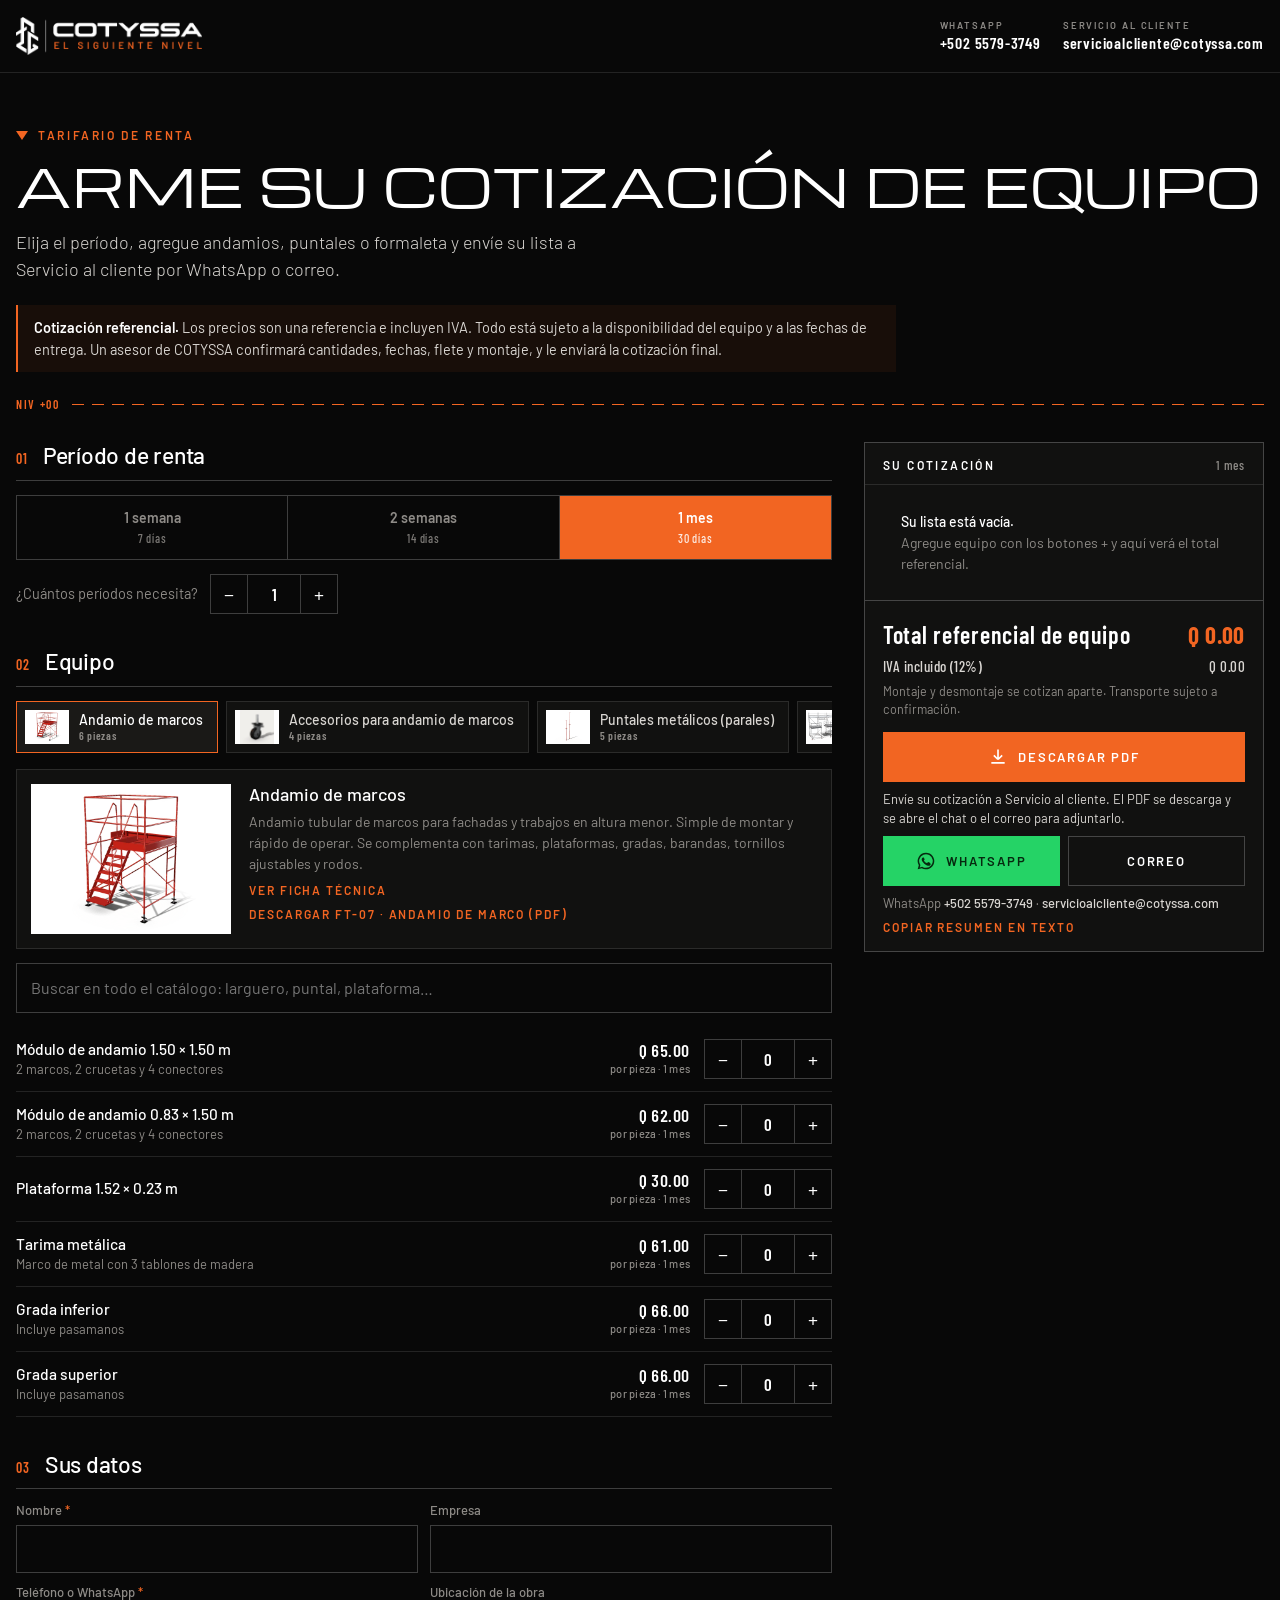
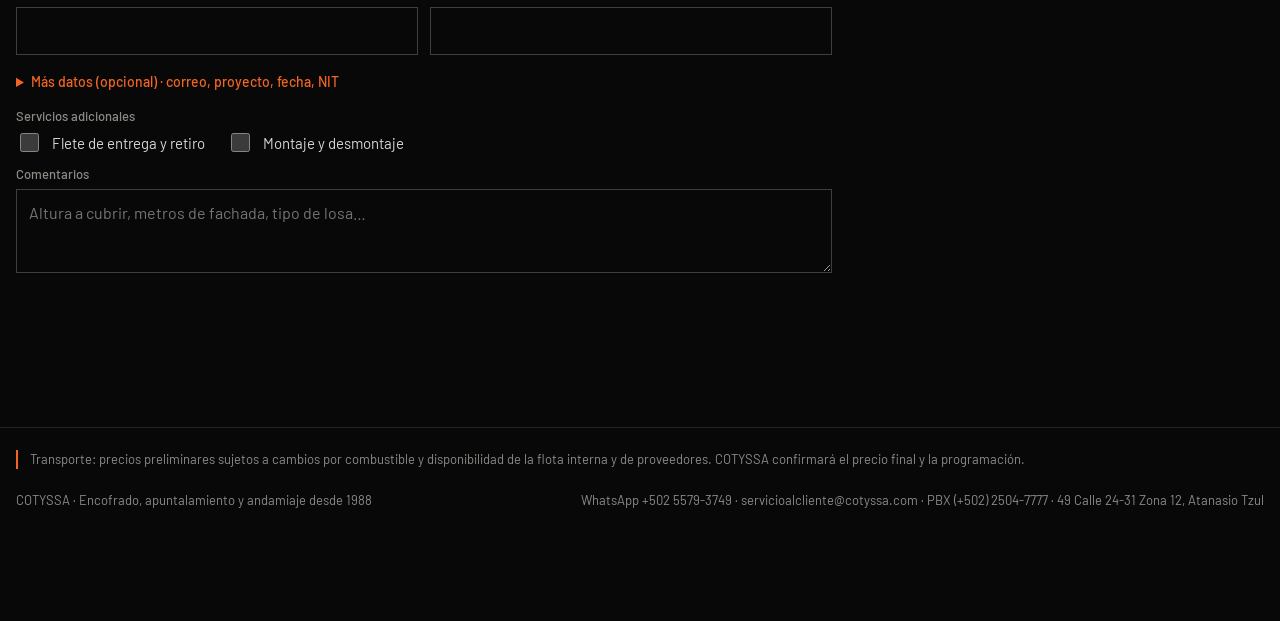
==== index.html @ 1a62443d "Desglosar fletes de entrega y retiro como precios preliminares" ====
<!doctype html>
<html lang="es">
<head>
<meta charset="utf-8">
<meta name="viewport" content="width=device-width,initial-scale=1,viewport-fit=cover">
<title>Tarifario COTYSSA</title>
<meta name="description" content="Calcule el costo referencial de renta de andamios, puntales y formaleta COTYSSA y envíe su cotización a Servicio al cliente.">
<link rel="preconnect" href="https://fonts.googleapis.com">
<link rel="preconnect" href="https://fonts.gstatic.com" crossorigin>
<link rel="stylesheet" href="https://fonts.googleapis.com/css2?family=Michroma&family=Barlow:wght@300;400;500;600&family=Barlow+Condensed:wght@500;600&display=swap">
<link rel="stylesheet" href="tarifario.css">
</head>
<body>
<header class="top"><div class="wrap">
  <img src="logo-cotyssa-oscuro.png" alt="COTYSSA · El siguiente nivel">
  <nav class="ct" aria-label="Contacto">
    <a data-c="wa-link" href="#" target="_blank" rel="noopener"><small>WhatsApp</small><span data-c="wa-txt"></span></a>
    <a class="em" data-c="mail-link" href="#"><small>Servicio al cliente</small><span data-c="mail"></span></a>
  </nav>
</div></header>

<main>
  <section class="hero"><div class="wrap">
    <div class="eb">Tarifario de renta</div>
    <h1>Arme su cotización de equipo</h1>
    <p>Elija el período, agregue andamios, puntales o formaleta y envíe su lista a Servicio al cliente por WhatsApp o correo.</p>
    <div class="aviso"><b>Cotización referencial.</b> Los precios son una referencia e incluyen IVA. Todo está sujeto a la disponibilidad del equipo y a las fechas de entrega. Un asesor de COTYSSA confirmará cantidades, fechas, flete y montaje, y le enviará la cotización final.</div>
    <div class="mk"><span>NIV +00</span><i></i></div>
  </div></section>

  <div class="wrap grid">
    <div>
      <section class="step" aria-labelledby="s1">
        <div class="sh"><b>01</b><h2 id="s1">Período de renta</h2></div>
        <div class="seg" id="perSeg" role="group" aria-label="Período">
          <button type="button" data-v="0">1 semana<small>7 días</small></button>
          <button type="button" data-v="1">2 semanas<small>14 días</small></button>
          <button type="button" data-v="2">1 mes<small>30 días</small></button>
        </div>
        <div class="np"><span>¿Cuántos períodos necesita?</span><div class="qt" style="width:128px"><button type="button" id="npMinus" aria-label="Menos">−</button><input type="number" id="nper" min="1" step="1" inputmode="numeric" aria-label="Cantidad de períodos"><button type="button" id="npPlus" aria-label="Más">+</button></div></div>
      </section>

      <section class="step" aria-labelledby="s2">
        <div class="sh"><b>02</b><h2 id="s2">Equipo</h2></div>
        <div class="sys" id="sysTabs" role="group" aria-label="Sistema"></div>
        <div id="sysInfo"></div>
        <input class="srch" type="search" id="q" placeholder="Buscar en todo el catálogo: larguero, puntal, plataforma…" aria-label="Buscar equipo">
        <div class="list" id="list"></div>
      </section>

      <section class="step" aria-labelledby="s3" id="datos">
        <div class="sh"><b>03</b><h2 id="s3">Sus datos</h2></div>
        <div class="fg">
          <label class="f"><span>Nombre <i>*</i></span><input type="text" id="c_nombre" autocomplete="name"></label>
          <label class="f"><span>Empresa</span><input type="text" id="c_empresa" autocomplete="organization"></label>
          <label class="f"><span>Teléfono o WhatsApp <i>*</i></span><input type="tel" id="c_tel" autocomplete="tel" inputmode="tel"></label>
          <label class="f"><span>Ubicación de la obra</span><input type="text" id="c_ubic"></label>
          <details class="f w more"><summary>Más datos (opcional) · correo, proyecto, fecha, NIT</summary><div class="fg" style="margin-top:12px">
          <label class="f"><span>Correo</span><input type="email" id="c_email" autocomplete="email"></label>
          <label class="f"><span>Proyecto</span><input type="text" id="c_proyecto"></label>
          <label class="f"><span>Fecha estimada de inicio</span><input type="text" id="c_inicio" placeholder="Ej. 15 de noviembre"></label>
          <label class="f"><span>NIT para facturar</span><input type="text" id="c_nit"></label></div></details>
          <div class="f w"><span>Servicios adicionales</span>
            <div class="yn"><label class="chk"><input type="checkbox" id="c_flete"> Flete de entrega y retiro</label><label class="chk"><input type="checkbox" id="c_montaje"> Montaje y desmontaje</label></div></div>
          <div class="f w freight-box" id="fleteFields" hidden>
            <h3>Flete preliminar</h3>
            <p class="msg">Usamos automáticamente el equipo y las cantidades de su lista. Planta: 49 Calle 24-31, zona 12.</p>
            <div class="fg">
              <label class="f"><span>Servicio</span><select id="fleteServicio"><option value="ambos">Entrega y retiro</option><option value="entrega">Solo entrega</option><option value="retiro">Solo retiro</option></select></label>
              <label class="f"><span>Distancia de ida desde planta (km)</span><input id="fleteKm" type="number" min="0.1" max="2000" step="0.1" inputmode="decimal" placeholder="Ej. 20"></label>
            </div>
            <p class="msg">Consulte los kilómetros de la ruta vial en su mapa. Hasta 30 km se conserva la tarifa base; el excedente considera ida y regreso. Cada servicio incluye el regreso del camión a planta. Estimación para jornada ordinaria; condiciones especiales se confirman con un asesor.</p>
            <div id="fleteResultado" role="status" aria-live="polite"></div>
            <p class="msg freight-disclaimer">El precio del transporte es preliminar y está sujeto a cambios según el costo del combustible y la disponibilidad de nuestra flota interna y de los proveedores de transporte. COTYSSA confirmará el precio final y la programación del servicio.</p>
          </div>
          <label class="f w"><span>Comentarios</span><textarea id="c_coment" placeholder="Altura a cubrir, metros de fachada, tipo de losa…"></textarea></label>
        </div>
      </section>
    </div>

    <aside class="sum" id="resumen" aria-labelledby="sumT">
      <div class="hd"><h2 id="sumT">Su cotización</h2><span id="perTxt"></span></div>
      <div class="its" id="sumItems"></div>
      <div class="tt" id="sumTot"></div>
      <div class="acts">
        <button class="btn or" id="bPdf" type="button"><svg viewBox="0 0 24 24" aria-hidden="true"><path fill="none" stroke="currentColor" stroke-width="2" d="M12 3v12m0 0-5-5m5 5 5-5M4 19h16"/></svg>Descargar PDF</button>
        <p class="msg lead" id="leadMsg">Envíe su cotización a Servicio al cliente. El PDF se descarga y se abre el chat o el correo para adjuntarlo.</p>
        <div class="row2">
          <a class="btn wa" id="bWa" href="#" target="_blank" rel="noopener"><svg viewBox="0 0 24 24" aria-hidden="true"><path fill="currentColor" d="M12 2a10 10 0 0 0-8.6 15.1L2 22l5-1.3A10 10 0 1 0 12 2Zm0 18.2a8.2 8.2 0 0 1-4.2-1.1l-.3-.2-3 .8.8-2.9-.2-.3A8.2 8.2 0 1 1 12 20.2Zm4.5-6.1c-.2-.1-1.5-.7-1.7-.8-.2-.1-.4-.1-.6.1l-.8 1c-.1.2-.3.2-.5.1a6.7 6.7 0 0 1-3.3-2.9c-.2-.4.2-.4.7-1.3.1-.2 0-.3 0-.4l-.8-1.8c-.2-.5-.4-.4-.6-.4h-.5a1 1 0 0 0-.7.3 3 3 0 0 0-.9 2.2 5.2 5.2 0 0 0 1.1 2.8 11.9 11.9 0 0 0 4.6 4c1.7.7 2.4.8 3.2.7.5-.1 1.5-.6 1.7-1.2.2-.6.2-1.1.2-1.2-.1-.1-.3-.2-.5-.3Z"/></svg>WhatsApp</a>
          <a class="btn" id="bMail" href="#">Correo</a>
        </div>
        <button class="btn sh" id="bShare" type="button" hidden>Compartir PDF desde el teléfono</button>
        <p class="msg" id="sendMsg">WhatsApp <b data-c="wa-txt"></b> · <b data-c="mail"></b></p>
        <button class="lnk" id="bCopy" type="button" style="justify-self:start;margin:0">Copiar resumen en texto</button>
      </div>
    </aside>
  </div>
</main>

<footer><div class="wrap"><p class="freight-disclaimer">Transporte: precios preliminares sujetos a cambios por combustible y disponibilidad de la flota interna y de proveedores. COTYSSA confirmará el precio final y la programación.</p><span>COTYSSA · Encofrado, apuntalamiento y andamiaje desde 1988</span><span>WhatsApp <span data-c="wa-txt"></span> · <span data-c="mail"></span> · PBX <span data-c="pbx"></span> · <span data-c="dir"></span></span></div></footer>

<div class="bar" id="bar"><div><b id="barTot">Q 0.00</b><span id="barN">Sin equipo</span></div><a class="btn or" href="#datos" id="barGo">Continuar</a></div>

<dialog id="dlg" aria-labelledby="dlgT"><button class="dclose" type="button" id="dlgX" aria-label="Cerrar">×</button><div id="dlgB"></div></dialog>

<!-- Datos: editar precios y contactos en /data -->
<script src="config.js"></script>
<script src="catalogo.js"></script>
<script src="fichas.js"></script>
<script src="logo-pdf.js"></script>
<!-- Librería para generar el PDF -->
<script src="jspdf.umd.min.js"></script>
<script src="fletes/capacidad.js"></script>
<script src="fletes/datos.js"></script>
<script src="fletes/calculo.js?v=detalle-fletes-20261110"></script>
<script src="tarifario.js?v=detalle-fletes-20261110"></script>
</body>
</html>
---- tarifario.css ----
/* Tarifario COTYSSA · estilos. Colores y tipografías del Manual de Marca 2026 v1.4 */
/* Layout: catálogo por sistema a la izquierda, resumen fijo a la derecha; en teléfono, una columna con barra inferior. Una sola apariencia oscura, como cotyssa.com */
:root{
  color-scheme:dark;
  --ink:#080808; --coal:#111110; --coal2:#1A1917; --line:rgba(255,255,255,.11); --line2:rgba(255,255,255,.22);
  --steel:#D9D6D2; --mute:#8E8B87; --white:#FFFFFF; --or:#F26522; --or2:#FF7A3D;
  --ok:#5FB77A; --warn:#E8B04A; --wa:#25D366;
  --display:'Michroma','Eurostile',Arial,sans-serif;
  --text:'Barlow','Helvetica Neue',Arial,sans-serif;
  --data:'Barlow Condensed','Arial Narrow',Arial,sans-serif;
  --gut:max(16px,env(safe-area-inset-left,0px));
}
*{box-sizing:border-box}
[hidden]{display:none!important}
body{margin:0;background:var(--ink);color:var(--steel);font:16px/1.5 var(--text);-webkit-text-size-adjust:100%}
button,input,select,textarea{font:inherit;color:inherit}
::selection{background:var(--or);color:#fff}
:focus-visible{outline:2px solid var(--or);outline-offset:2px}
.wrap{max-width:1320px;margin:0 auto;padding-left:max(16px,env(safe-area-inset-left,0px));padding-right:max(16px,env(safe-area-inset-right,0px))}
h1,h2,h3,p{margin:0}

/* encabezado */
.top{border-bottom:1px solid var(--line)}
.top .wrap{display:flex;align-items:center;gap:20px;min-height:72px;padding-block:12px}
.top img{height:38px;width:auto;display:block}
.top .ct{margin-left:auto;display:flex;gap:22px;align-items:center;flex-wrap:wrap;justify-content:flex-end}
.top .ct a{font:600 16px/1 var(--data);letter-spacing:.05em;color:#fff;text-decoration:none;display:flex;flex-direction:column;gap:4px}
.top .ct a small{font:600 9.5px/1 var(--text);letter-spacing:.2em;text-transform:uppercase;color:var(--mute)}
.top .ct a:hover{color:var(--or)}
@media (max-width:640px){.top .ct a.em{display:none}.top img{height:30px}.hero p{display:none}.hero{padding-block:22px 14px}}

.hero{padding-block:clamp(28px,5vw,56px) clamp(20px,3vw,32px)}
.hero .eb{font:600 12px/1 var(--text);letter-spacing:.22em;text-transform:uppercase;color:var(--or);display:flex;align-items:center;gap:10px}
.hero .eb::before{content:"";border-left:6px solid transparent;border-right:6px solid transparent;border-top:9px solid currentColor}
.hero h1{font:400 clamp(26px,4.4vw,52px)/1.08 var(--display);text-transform:uppercase;color:#fff;margin-top:16px;letter-spacing:.01em;text-wrap:balance}
.hero p{margin-top:16px;max-width:62ch;font-weight:300;font-size:clamp(16px,1.4vw,19px);color:var(--steel)}
.aviso{margin-top:22px;border-left:2px solid var(--or);padding:12px 16px;background:rgba(242,101,34,.07);font-size:14.5px;line-height:1.5;max-width:880px}
.aviso b{color:#fff;font-weight:600}
.mk{display:flex;align-items:center;gap:12px;margin-top:26px;font:600 12px/1 var(--data);letter-spacing:.14em;color:var(--or)}
.mk i{flex:1;height:1px;background:repeating-linear-gradient(90deg,var(--or) 0 12px,transparent 12px 20px)}

/* rejilla */
.grid{display:grid;grid-template-columns:minmax(0,1fr) 400px;gap:32px;align-items:start;padding-bottom:120px}
@media (max-width:1000px){.grid{grid-template-columns:minmax(0,1fr)}}
.step{display:grid;gap:14px;margin-bottom:34px;min-width:0}
.sh{display:flex;align-items:baseline;gap:14px;border-bottom:1px solid var(--line2);padding-bottom:10px}
.sh b{font:600 14px/1 var(--data);color:var(--or);letter-spacing:.1em}
.sh h2{font:500 clamp(19px,1.8vw,23px)/1.2 var(--text);color:#fff;letter-spacing:-.01em}

.seg{display:grid;grid-template-columns:repeat(3,minmax(0,1fr));border:1px solid var(--line2)}
.seg button{background:none;border:0;border-right:1px solid var(--line2);padding:14px 8px;font:600 14px/1.2 var(--text);color:var(--mute);cursor:pointer}
.seg button:last-child{border-right:0}
.seg button small{display:block;font:500 12px/1.2 var(--data);letter-spacing:.06em;margin-top:4px;opacity:.85}
.seg button[aria-pressed=true]{background:var(--or);color:#fff}
.seg button.off{opacity:.35;cursor:not-allowed}
.np{display:flex;align-items:center;gap:12px;flex-wrap:wrap;font-size:14.5px;color:var(--mute)}

/* sistemas */
.sys{display:flex;gap:8px;overflow-x:auto;scrollbar-width:none;padding-bottom:2px}
.sys button{flex:none;display:flex;align-items:center;gap:10px;background:var(--coal);border:1px solid var(--line);padding:8px 14px 8px 8px;cursor:pointer;color:var(--steel);text-align:left}
.sys button img{width:44px;height:34px;object-fit:contain;background:#fff;display:block}
.sys button span{font:500 14px/1.2 var(--text)}
.sys button span small{display:block;font:600 11px/1.2 var(--data);color:var(--mute);letter-spacing:.06em}
.sys button[aria-pressed=true]{border-color:var(--or);background:var(--coal2);color:#fff}
.sysinfo{display:grid;grid-template-columns:200px minmax(0,1fr);gap:18px;background:var(--coal);border:1px solid var(--line);padding:14px}
.sysinfo .ph{background:#fff;display:grid;place-items:center;aspect-ratio:4/3;max-width:100%;overflow:hidden}
.sysinfo .ph img{width:100%;height:100%;object-fit:contain;display:block}
.sysinfo h3{font:500 18px/1.2 var(--text);color:#fff}
.sysinfo p{font-size:14px;color:var(--mute);margin-top:6px;line-height:1.5}
.lnk{background:none;border:0;padding:0;margin-top:10px;color:var(--or);font:600 12px/1 var(--text);letter-spacing:.16em;text-transform:uppercase;cursor:pointer}
.lnk:hover{color:var(--or2)}
a.lnk{text-decoration:none;display:inline-block;line-height:1.4}
.lks{display:flex;flex-direction:column;align-items:flex-start;gap:0}
@media (max-width:560px){.sysinfo{grid-template-columns:96px minmax(0,1fr)}.sysinfo p{display:none}}
.srch{width:100%;background:var(--ink);border:1px solid var(--line2);padding:12px 14px;color:#fff;border-radius:0}
.srch:focus{border-color:var(--or);outline:none}

.list{display:grid}
.pr{display:grid;grid-template-columns:minmax(0,1fr) auto 128px;gap:14px;align-items:center;padding:12px 0;border-bottom:1px solid var(--line)}
.pr .nm{min-width:0}
.pr .nm b{display:block;color:#fff;font-weight:500;font-size:15.5px;line-height:1.3}
.pr .nm small{display:block;color:var(--mute);font-size:13px;line-height:1.35;margin-top:2px}
.pr .pc{text-align:right;font:600 17px/1 var(--data);color:#fff;letter-spacing:.03em;font-variant-numeric:tabular-nums;white-space:nowrap}
.pr .pc small{display:block;font:500 11px/1.2 var(--text);color:var(--mute);letter-spacing:.02em;margin-top:3px}
.pr .pc.cq{color:var(--warn);font-size:14px}
.pr.on .nm b{color:var(--or)}
.tag{display:inline-block;font:600 9.5px/1 var(--text);letter-spacing:.16em;text-transform:uppercase;color:var(--or);border:1px solid var(--or);padding:3px 5px;margin-left:6px;vertical-align:2px}
@media (max-width:520px){.pr{grid-template-columns:minmax(0,1fr) 112px;row-gap:8px}.pr .pc{grid-column:1;grid-row:2;text-align:left;display:flex;gap:8px;align-items:baseline}.pr .pc small{margin:0}.pr .qt{grid-row:1/3;grid-column:2}}

.qt{display:grid;grid-template-columns:36px minmax(0,1fr) 36px;border:1px solid var(--line2);height:40px}
.qt button{background:none;border:0;color:#fff;font-size:20px;line-height:1;cursor:pointer}
.qt button:hover{background:var(--coal2)}
.qt input{width:100%;min-width:0;background:var(--ink);border:0;border-left:1px solid var(--line2);border-right:1px solid var(--line2);text-align:center;font:600 17px/1 var(--data);color:#fff;-moz-appearance:textfield;padding:0}
.qt input::-webkit-outer-spin-button,.qt input::-webkit-inner-spin-button{-webkit-appearance:none;margin:0}
.on .qt{border-color:var(--or)}

/* formulario */
.fg{display:grid;grid-template-columns:repeat(2,minmax(0,1fr));gap:12px}
@media (max-width:560px){.fg{grid-template-columns:minmax(0,1fr)}}
.f{display:grid;gap:6px;min-width:0}
.f.w{grid-column:1/-1}
.f>span{font:500 13px/1.2 var(--text);color:var(--mute)}
.f>span i{font-style:normal;color:var(--or)}
.f input,.f textarea{width:100%;min-width:0;background:var(--ink);border:1px solid var(--line2);border-radius:0;padding:11px 12px;color:#fff;font-size:16px}
.f textarea{min-height:84px;resize:vertical}
.f input:focus,.f textarea:focus{border-color:var(--or);outline:none}
.f input[aria-invalid=true]{border-color:#E5604A}
.more summary{cursor:pointer;font:500 14px/1.3 var(--text);color:var(--or);padding:6px 0}
.more[open] summary{color:var(--steel)}
.yn{display:flex;flex-wrap:wrap;gap:10px 22px}
.chk{display:flex;align-items:center;gap:10px;font-size:15px;cursor:pointer}
.chk input{accent-color:var(--or);width:19px;height:19px}

/* resumen */
.sum{position:sticky;top:16px;background:var(--coal);border:1px solid var(--line2);display:grid;max-height:calc(100vh - 32px);min-width:0}
@media (max-width:1000px){.sum{position:static;max-height:none}}
.sum .hd{padding:16px 18px 12px;border-bottom:1px solid var(--line);display:flex;justify-content:space-between;align-items:baseline;gap:10px}
.sum .hd h2{font:600 12px/1 var(--text);letter-spacing:.2em;text-transform:uppercase;color:#fff}
.sum .hd span{font:500 13px/1 var(--data);letter-spacing:.06em;color:var(--mute)}
.sum .its{overflow:auto;padding:4px 18px;min-height:0}
.si{display:grid;grid-template-columns:minmax(0,1fr) 104px 88px;gap:10px;align-items:center;padding:9px 0;border-bottom:1px solid var(--line);font-size:14px}
.si>div:first-child{min-width:0}
.si small{display:block}
.qt.sm{height:34px;grid-template-columns:30px minmax(0,1fr) 30px}
.qt.sm input{font-size:15px}
.si.sg{border-bottom:1px solid var(--line)}
.si.sg:last-child{border-bottom:0}
.si b{display:block;color:#fff;font-weight:500;line-height:1.3}
.si span{font:600 15px/1.3 var(--data);color:#fff;text-align:right;font-variant-numeric:tabular-nums;white-space:nowrap}
.si small{color:var(--mute);font-size:12.5px}
.si .cq{color:var(--warn)}
.si .rm{grid-column:2;justify-self:end;background:none;border:0;color:var(--mute);font-size:12px;cursor:pointer;padding:0;text-decoration:underline}
.sug{margin:10px 0 6px;padding:4px 10px;border:1px dashed var(--line2)}
.sug p{padding-top:6px}
.sug p{font-size:12.5px;color:var(--mute);margin-bottom:6px}
.emp{padding:22px 18px;color:var(--mute);font-size:14px;line-height:1.5}
.emp b{color:#fff;font-weight:500}
.tt{padding:14px 18px;border-top:1px solid var(--line2);display:grid;gap:6px;font-variant-numeric:tabular-nums}
.tt div{display:flex;justify-content:space-between;gap:10px;font:500 15px/1.3 var(--data);letter-spacing:.03em}
.tt .big{font-size:24px;color:#fff;font-weight:600;padding-top:4px}
.tt .big b{color:var(--or)}
.tt .nt{font:400 12.5px/1.45 var(--text);letter-spacing:0;color:var(--mute);display:block}
.tt .wn{color:var(--warn)}
.acts{padding:0 18px 18px;display:grid;gap:8px}
.btn{display:flex;align-items:center;justify-content:center;gap:10px;min-height:50px;padding:0 18px;border:1px solid var(--line2);background:transparent;color:#fff;font:600 13px/1 var(--text);letter-spacing:.14em;text-transform:uppercase;cursor:pointer;text-decoration:none;text-align:center}
.btn:hover{border-color:#fff}
.btn.wa{background:var(--wa);border-color:var(--wa);color:#06290f}
.btn.wa:hover{filter:brightness(1.06)}
.btn.or{background:var(--or);border-color:var(--or)}
.btn.or:hover{background:var(--or2);border-color:var(--or2)}
.btn svg{width:20px;height:20px;flex:none}
.row2{display:grid;grid-template-columns:1fr 1fr;gap:8px}
.msg.lead{color:var(--steel)}
.btn.sh{min-height:44px;font-size:12px}
.btn[aria-busy=true]{opacity:.6;pointer-events:none}
.done{border:1px solid var(--ok);padding:10px 12px;font-size:13.5px;line-height:1.45;color:var(--steel)}
.done b{color:#fff}
.msg{font-size:13px;line-height:1.45;color:var(--mute)}
.msg.err{color:#F08A75}
.msg b{color:var(--steel);font-weight:500;user-select:all}

/* barra inferior en teléfono */
.bar{position:fixed;left:0;right:0;bottom:0;z-index:30;background:rgba(17,17,16,.97);border-top:1px solid var(--line2);padding:10px max(16px,env(safe-area-inset-right,0px)) calc(10px + env(safe-area-inset-bottom,0px)) max(16px,env(safe-area-inset-left,0px));display:none;align-items:center;gap:12px}
.bar div{flex:1;min-width:0;font:500 13px/1.3 var(--text);color:var(--mute)}
.bar div b{display:block;font:600 20px/1.1 var(--data);color:#fff;letter-spacing:.03em}
.bar .btn{min-height:44px}
@media (max-width:1000px){.bar{display:flex}}

footer{border-top:1px solid var(--line);padding-block:22px 110px;font-size:13px;color:var(--mute)}
footer .wrap{display:flex;flex-wrap:wrap;gap:8px 24px;justify-content:space-between}

/* ficha modal */
dialog{border:1px solid var(--line2);background:var(--coal);color:var(--steel);padding:0;max-width:min(760px,calc(100vw - 32px));width:100%;max-height:calc(100vh - 48px)}
dialog::backdrop{background:rgba(0,0,0,.72)}
.dg{display:grid;grid-template-columns:minmax(0,1fr) minmax(0,1.1fr);min-width:0}
@media (max-width:640px){.dg{grid-template-columns:minmax(0,1fr)}}
.dg .ph{background:#fff;display:grid;place-items:center;padding:16px;min-height:220px}
.dg .ph img{max-width:100%;max-height:340px;object-fit:contain;display:block}
.dg .tx{padding:22px;min-width:0}
.dg .tx small{font:600 11px/1 var(--text);letter-spacing:.2em;text-transform:uppercase;color:var(--or)}
.dg h3{font:500 22px/1.2 var(--text);color:#fff;margin-top:8px}
.dg p{font-size:14px;color:var(--mute);margin-top:8px}
.dg table{width:100%;border-collapse:collapse;margin-top:14px;font-size:13.5px}
.dg td{padding:6px 0;border-bottom:1px solid var(--line);vertical-align:top}
.dg td:first-child{color:var(--mute);padding-right:12px;width:45%}
.dg td:last-child{color:#fff;font:500 15px/1.35 var(--data);letter-spacing:.02em}
.dg .rs{font-size:12.5px;color:var(--mute);margin-top:12px}
.dclose{position:absolute;top:10px;right:10px;width:38px;height:38px;border:1px solid var(--line2);background:var(--coal);color:#fff;font-size:20px;cursor:pointer}
.toast{position:fixed;left:50%;bottom:calc(84px + env(safe-area-inset-bottom,0px));transform:translateX(-50%);background:#fff;color:#141312;padding:12px 18px;font:500 14px/1.3 var(--text);z-index:60;max-width:calc(100% - 32px);box-shadow:0 10px 30px rgba(0,0,0,.4)}
@media (prefers-reduced-motion:no-preference){.pr,.si{transition:background .2s}}

/* Flete integrado: conserva el diseño del tarifario. */
.f select{width:100%;min-width:0;background:var(--ink);border:1px solid var(--line2);padding:11px 12px;color:#fff;border-radius:0;font-size:16px}
.freight-box{border:1px solid var(--line2);padding:16px;background:var(--coal);gap:14px}
.freight-box h3{color:#fff;font-size:18px;font-weight:500}
.freight-disclaimer{border-left:2px solid var(--or);padding-left:12px;line-height:1.5}
footer .freight-disclaimer{flex-basis:100%;margin-bottom:14px}
.freight-price{font:600 22px var(--data);color:var(--or)}
#fleteResultado ul{margin:8px 0 0;padding-left:18px;color:var(--warn);font-size:13px}
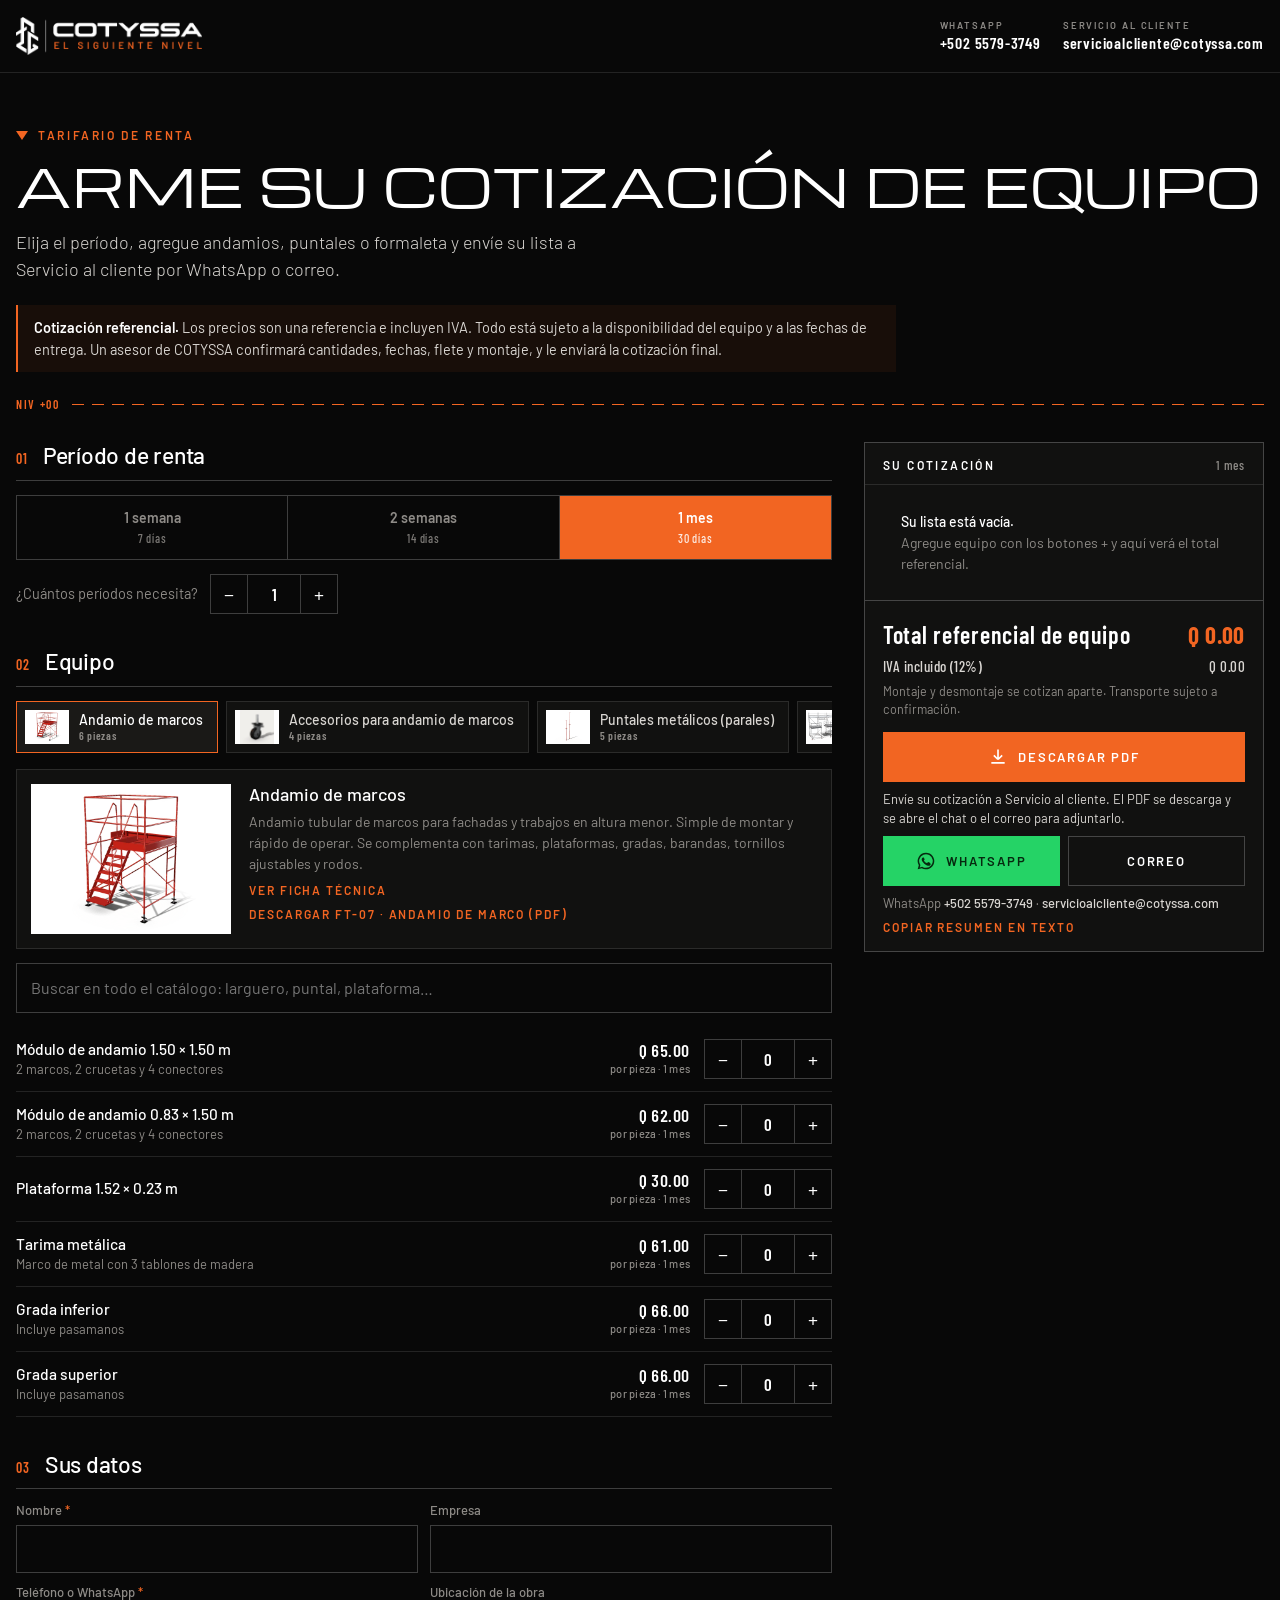
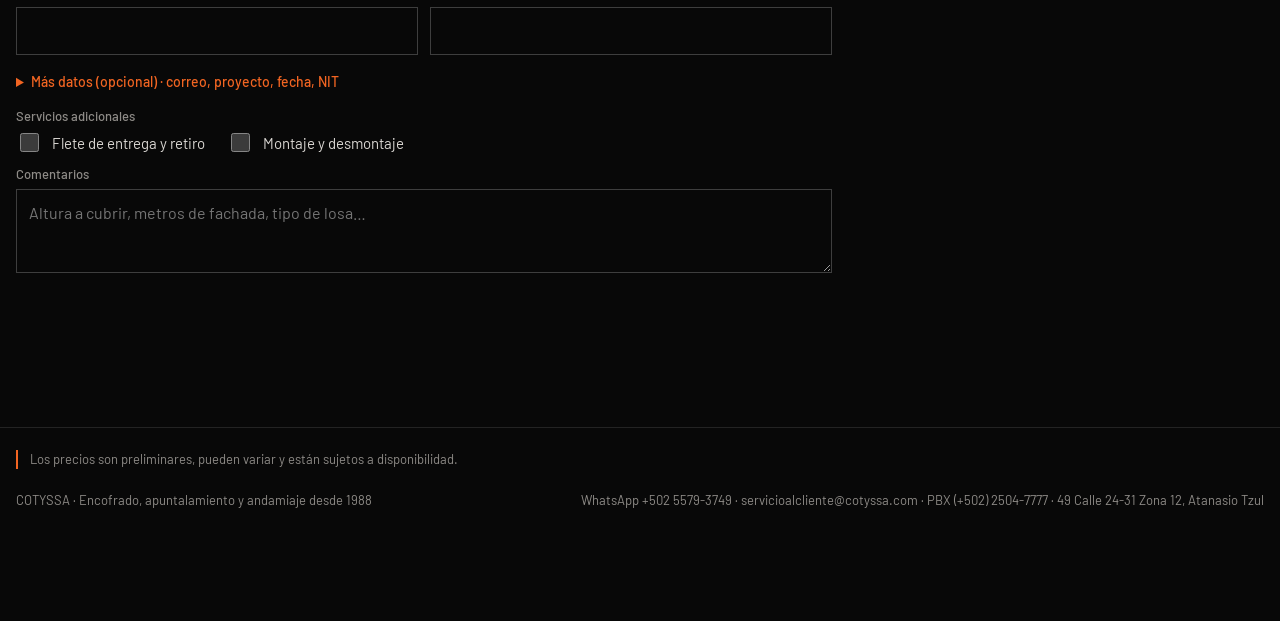
==== commit 2109067b: "Simplificar aclaración de precios preliminares y disponibilidad" ====
--- a/index.html
+++ b/index.html
@@ -71,7 +71,7 @@
             </div>
             <p class="msg">Consulte los kilómetros de la ruta vial en su mapa. Hasta 30 km se conserva la tarifa base; el excedente considera ida y regreso. Cada servicio incluye el regreso del camión a planta. Estimación para jornada ordinaria; condiciones especiales se confirman con un asesor.</p>
             <div id="fleteResultado" role="status" aria-live="polite"></div>
-            <p class="msg freight-disclaimer">El precio del transporte es preliminar y está sujeto a cambios según el costo del combustible y la disponibilidad de nuestra flota interna y de los proveedores de transporte. COTYSSA confirmará el precio final y la programación del servicio.</p>
+            <p class="msg freight-disclaimer">Los precios son preliminares, pueden variar y están sujetos a disponibilidad.</p>
           </div>
           <label class="f w"><span>Comentarios</span><textarea id="c_coment" placeholder="Altura a cubrir, metros de fachada, tipo de losa…"></textarea></label>
         </div>
@@ -97,7 +97,7 @@
   </div>
 </main>
 
-<footer><div class="wrap"><p class="freight-disclaimer">Transporte: precios preliminares sujetos a cambios por combustible y disponibilidad de la flota interna y de proveedores. COTYSSA confirmará el precio final y la programación.</p><span>COTYSSA · Encofrado, apuntalamiento y andamiaje desde 1988</span><span>WhatsApp <span data-c="wa-txt"></span> · <span data-c="mail"></span> · PBX <span data-c="pbx"></span> · <span data-c="dir"></span></span></div></footer>
+<footer><div class="wrap"><p class="freight-disclaimer">Los precios son preliminares, pueden variar y están sujetos a disponibilidad.</p><span>COTYSSA · Encofrado, apuntalamiento y andamiaje desde 1988</span><span>WhatsApp <span data-c="wa-txt"></span> · <span data-c="mail"></span> · PBX <span data-c="pbx"></span> · <span data-c="dir"></span></span></div></footer>
 
 <div class="bar" id="bar"><div><b id="barTot">Q 0.00</b><span id="barN">Sin equipo</span></div><a class="btn or" href="#datos" id="barGo">Continuar</a></div>
 
@@ -112,7 +112,7 @@
 <script src="jspdf.umd.min.js"></script>
 <script src="fletes/capacidad.js"></script>
 <script src="fletes/datos.js"></script>
-<script src="fletes/calculo.js?v=detalle-fletes-20261110"></script>
-<script src="tarifario.js?v=detalle-fletes-20261110"></script>
+<script src="fletes/calculo.js?v=detalle-fletes-preliminar-20261110"></script>
+<script src="tarifario.js?v=detalle-fletes-preliminar-20261110"></script>
 </body>
 </html>
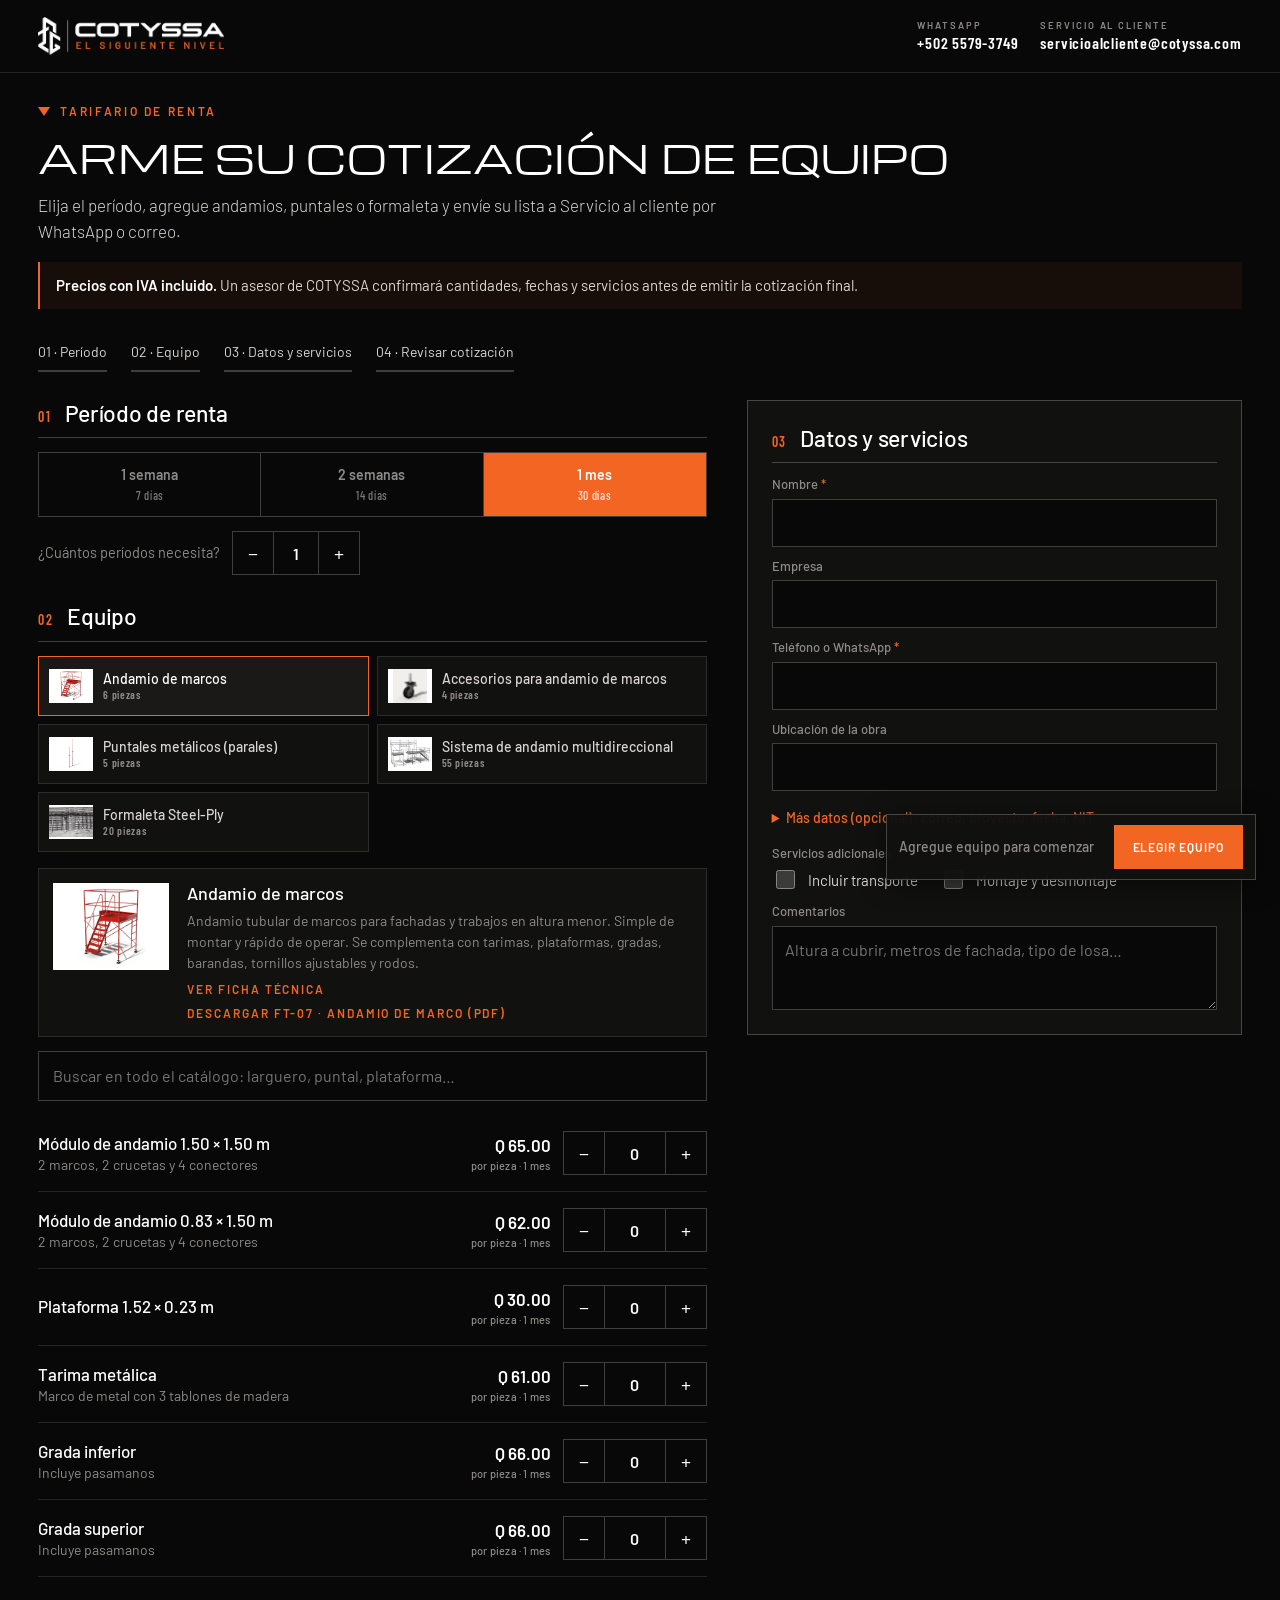
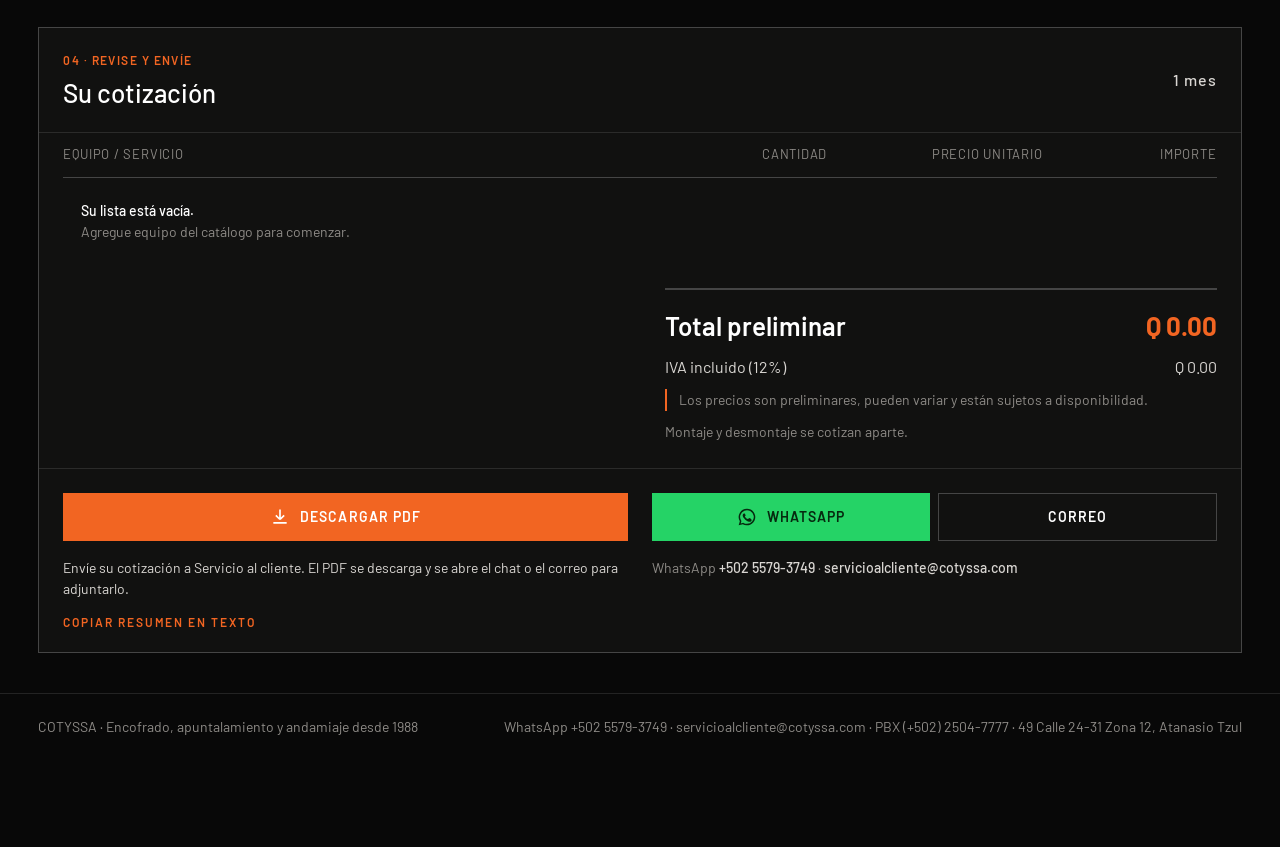
==== commit da5106b1: "Unificar cotización y adaptar catálogo y detalle a web y celular" ====
--- a/index.html
+++ b/index.html
@@ -8,7 +8,7 @@
 <link rel="preconnect" href="https://fonts.googleapis.com">
 <link rel="preconnect" href="https://fonts.gstatic.com" crossorigin>
 <link rel="stylesheet" href="https://fonts.googleapis.com/css2?family=Michroma&family=Barlow:wght@300;400;500;600&family=Barlow+Condensed:wght@500;600&display=swap">
-<link rel="stylesheet" href="tarifario.css">
+<link rel="stylesheet" href="tarifario.css?v=responsive-20261110">
 </head>
 <body>
 <header class="top"><div class="wrap">
@@ -24,12 +24,12 @@
     <div class="eb">Tarifario de renta</div>
     <h1>Arme su cotización de equipo</h1>
     <p>Elija el período, agregue andamios, puntales o formaleta y envíe su lista a Servicio al cliente por WhatsApp o correo.</p>
-    <div class="aviso"><b>Cotización referencial.</b> Los precios son una referencia e incluyen IVA. Todo está sujeto a la disponibilidad del equipo y a las fechas de entrega. Un asesor de COTYSSA confirmará cantidades, fechas, flete y montaje, y le enviará la cotización final.</div>
-    <div class="mk"><span>NIV +00</span><i></i></div>
+    <div class="aviso"><b>Precios con IVA incluido.</b> Un asesor de COTYSSA confirmará cantidades, fechas y servicios antes de emitir la cotización final.</div>
+    <nav class="flow" aria-label="Pasos de la cotización"><a href="#s1">01 · Período</a><a href="#s2">02 · Equipo</a><a href="#datos">03 · Datos y servicios</a><a href="#resumen">04 · Revisar cotización</a></nav>
   </div></section>
 
   <div class="wrap grid">
-    <div>
+    <div class="builder">
       <section class="step" aria-labelledby="s1">
         <div class="sh"><b>01</b><h2 id="s1">Período de renta</h2></div>
         <div class="seg" id="perSeg" role="group" aria-label="Período">
@@ -46,10 +46,11 @@
         <div id="sysInfo"></div>
         <input class="srch" type="search" id="q" placeholder="Buscar en todo el catálogo: larguero, puntal, plataforma…" aria-label="Buscar equipo">
         <div class="list" id="list"></div>
+        <div id="suggestions"></div>
       </section>
 
       <section class="step" aria-labelledby="s3" id="datos">
-        <div class="sh"><b>03</b><h2 id="s3">Sus datos</h2></div>
+        <div class="sh"><b>03</b><h2 id="s3">Datos y servicios</h2></div>
         <div class="fg">
           <label class="f"><span>Nombre <i>*</i></span><input type="text" id="c_nombre" autocomplete="name"></label>
           <label class="f"><span>Empresa</span><input type="text" id="c_empresa" autocomplete="organization"></label>
@@ -61,7 +62,7 @@
           <label class="f"><span>Fecha estimada de inicio</span><input type="text" id="c_inicio" placeholder="Ej. 15 de noviembre"></label>
           <label class="f"><span>NIT para facturar</span><input type="text" id="c_nit"></label></div></details>
           <div class="f w"><span>Servicios adicionales</span>
-            <div class="yn"><label class="chk"><input type="checkbox" id="c_flete"> Flete de entrega y retiro</label><label class="chk"><input type="checkbox" id="c_montaje"> Montaje y desmontaje</label></div></div>
+            <div class="yn"><label class="chk"><input type="checkbox" id="c_flete"> Incluir transporte</label><label class="chk"><input type="checkbox" id="c_montaje"> Montaje y desmontaje</label></div></div>
           <div class="f w freight-box" id="fleteFields" hidden>
             <h3>Flete preliminar</h3>
             <p class="msg">Usamos automáticamente el equipo y las cantidades de su lista. Planta: 49 Calle 24-31, zona 12.</p>
@@ -71,7 +72,7 @@
             </div>
             <p class="msg">Consulte los kilómetros de la ruta vial en su mapa. Hasta 30 km se conserva la tarifa base; el excedente considera ida y regreso. Cada servicio incluye el regreso del camión a planta. Estimación para jornada ordinaria; condiciones especiales se confirman con un asesor.</p>
             <div id="fleteResultado" role="status" aria-live="polite"></div>
-            <p class="msg freight-disclaimer">Los precios son preliminares, pueden variar y están sujetos a disponibilidad.</p>
+            
           </div>
           <label class="f w"><span>Comentarios</span><textarea id="c_coment" placeholder="Altura a cubrir, metros de fachada, tipo de losa…"></textarea></label>
         </div>
@@ -79,7 +80,8 @@
     </div>
 
     <aside class="sum" id="resumen" aria-labelledby="sumT">
-      <div class="hd"><h2 id="sumT">Su cotización</h2><span id="perTxt"></span></div>
+      <div class="hd"><div><span class="eyebrow">04 · Revise y envíe</span><h2 id="sumT">Su cotización</h2></div><span id="perTxt"></span></div>
+      <div class="quote-cols" aria-hidden="true"><span>Equipo / servicio</span><span>Cantidad</span><span>Precio unitario</span><span>Importe</span></div>
       <div class="its" id="sumItems"></div>
       <div class="tt" id="sumTot"></div>
       <div class="acts">
@@ -97,9 +99,9 @@
   </div>
 </main>
 
-<footer><div class="wrap"><p class="freight-disclaimer">Los precios son preliminares, pueden variar y están sujetos a disponibilidad.</p><span>COTYSSA · Encofrado, apuntalamiento y andamiaje desde 1988</span><span>WhatsApp <span data-c="wa-txt"></span> · <span data-c="mail"></span> · PBX <span data-c="pbx"></span> · <span data-c="dir"></span></span></div></footer>
+<footer><div class="wrap"><span>COTYSSA · Encofrado, apuntalamiento y andamiaje desde 1988</span><span>WhatsApp <span data-c="wa-txt"></span> · <span data-c="mail"></span> · PBX <span data-c="pbx"></span> · <span data-c="dir"></span></span></div></footer>
 
-<div class="bar" id="bar"><div><b id="barTot">Q 0.00</b><span id="barN">Sin equipo</span></div><a class="btn or" href="#datos" id="barGo">Continuar</a></div>
+<div class="bar" id="bar"><div><span id="barN">Sin equipo</span></div><a class="btn or" href="#datos" id="barGo">Continuar</a></div>
 
 <dialog id="dlg" aria-labelledby="dlgT"><button class="dclose" type="button" id="dlgX" aria-label="Cerrar">×</button><div id="dlgB"></div></dialog>
 
@@ -113,6 +115,6 @@
 <script src="fletes/capacidad.js"></script>
 <script src="fletes/datos.js"></script>
 <script src="fletes/calculo.js?v=detalle-fletes-preliminar-20261110"></script>
-<script src="tarifario.js?v=detalle-fletes-preliminar-20261110"></script>
+<script src="tarifario.js?v=responsive-20261110"></script>
 </body>
 </html>
--- a/tarifario.css
+++ b/tarifario.css
@@ -197,3 +197,89 @@
 footer .freight-disclaimer{flex-basis:100%;margin-bottom:14px}
 .freight-price{font:600 22px var(--data);color:var(--or)}
 #fleteResultado ul{margin:8px 0 0;padding-left:18px;color:var(--warn);font-size:13px}
+
+/* Cotización unificada: catálogo y datos arriba; un único detalle debajo. */
+html{scroll-padding-top:24px}
+.wrap{max-width:1440px;padding-inline:clamp(16px,3vw,48px)}
+.hero{padding-block:32px 28px}
+.hero h1{font-size:clamp(24px,3vw,40px);line-height:1.25;max-width:26ch}
+.hero p{font-size:17px;max-width:72ch;margin-top:12px}
+.aviso{max-width:none;font-size:15px;margin-top:18px}
+.flow{display:flex;flex-wrap:wrap;gap:10px 24px;margin-top:24px}
+.flow a{color:var(--steel);font-size:14px;text-decoration:none;padding:8px 0;border-bottom:2px solid var(--line2)}
+.flow a:hover{color:var(--or);border-color:var(--or)}
+.grid{display:block;padding-bottom:40px}
+.builder{display:grid;grid-template-columns:minmax(0,1.35fr) minmax(0,1fr);gap:0 40px;align-items:start}
+.builder>.step{grid-column:1}
+.builder>#datos{grid-column:2;grid-row:1/3;background:var(--coal);border:1px solid var(--line2);padding:24px}
+.builder>#datos .fg{grid-template-columns:minmax(0,1fr)}
+.step{margin-bottom:28px}
+.sys{display:grid;grid-template-columns:repeat(2,minmax(0,1fr));overflow:visible}
+.sys button{min-width:0;min-height:60px;padding:10px}
+.sys button span{overflow-wrap:anywhere}
+.sysinfo{grid-template-columns:116px minmax(0,1fr)}
+.sysinfo p{font-size:14px}
+.pr{grid-template-columns:minmax(0,1fr) auto 144px;gap:12px;padding-block:16px}
+.pr .nm b{font-size:17px}
+.pr .nm small{font-size:14px}
+.pr .pc{font:600 17px/1.3 var(--text);letter-spacing:0}
+.selected-link{color:var(--or);text-align:center;font-size:15px;font-weight:600;text-decoration:none;min-height:44px;display:grid;align-content:center;border:1px solid var(--line2);padding:5px}
+.selected-link small{display:block;font-size:12px;color:var(--steel);font-weight:400}
+.qt{height:44px;grid-template-columns:40px minmax(0,1fr) 40px}
+.qt input,.qt.sm input{font:600 16px/1 var(--text)}
+.qt.sm{height:44px;grid-template-columns:36px minmax(0,1fr) 36px}
+.sug{padding:16px;margin:8px 0 0;background:var(--coal);border:1px solid var(--line2)}
+.sug summary{cursor:pointer;font-size:17px;font-weight:500;color:#fff}
+.sug summary span{font-size:13px;color:var(--mute);margin-left:8px}
+.sug p{font-size:14px;margin-block:8px}
+.suggestion{display:grid;grid-template-columns:minmax(0,1fr) 144px;gap:16px;padding:12px 0;border-bottom:1px solid var(--line);align-items:center}
+.suggestion:last-child{border:0}
+.suggestion b{font-size:16px;color:#fff;font-weight:500}
+.suggestion small{display:block;color:var(--mute);font-size:14px}
+.sum{position:static;max-height:none;display:block;overflow:visible;margin-top:8px;scroll-margin-top:20px}
+.sum .hd{padding:24px;align-items:center}
+.eyebrow{display:block;color:var(--or)!important;text-transform:uppercase;font:600 12px/1.4 var(--text)!important;letter-spacing:.12em!important;margin-bottom:8px}
+.sum .hd h2{font:500 26px/1.2 var(--text);letter-spacing:0;text-transform:none}
+.sum .hd>span{font:500 16px/1.3 var(--text);color:var(--steel)}
+.quote-cols,.si{display:grid;grid-template-columns:minmax(0,1fr) 148px 150px 150px;gap:24px;align-items:center}
+.quote-cols{margin-inline:24px;padding:12px 0;font-size:13px;text-transform:uppercase;letter-spacing:.06em;color:var(--mute);border-bottom:1px solid var(--line2)}
+.quote-cols span:not(:first-child){text-align:right}
+.quote-cols span:nth-child(2){text-align:center}
+.sum .its{padding:0 24px;overflow:visible}
+.si{padding:18px 0;font-size:16px}
+.si b{font-size:17px;line-height:1.4}
+.si small{font-size:14px;line-height:1.5;margin-top:4px}
+.si span{font:500 17px/1.4 var(--text);letter-spacing:0;white-space:normal;overflow-wrap:anywhere}
+.si .line-qty{text-align:center}
+.si .line-total{font-weight:600}
+.si .unit small{font-size:13px}
+.tt{padding:24px;margin-left:auto;width:min(100%,600px);border-top:0;gap:10px}
+.tt div{font:400 16px/1.5 var(--text);letter-spacing:0}
+.tt .big{font-size:26px;border-top:2px solid var(--line2);padding-top:16px;flex-wrap:wrap}
+.tt .nt{font-size:14px;line-height:1.6}
+.tt .freight-note{margin-top:8px}
+.acts{border-top:1px solid var(--line);padding:24px;grid-template-columns:1fr 1fr;gap:16px 24px;align-items:start}
+.acts>#bPdf{grid-column:1;grid-row:1;align-self:start}
+.acts>.row2{grid-column:2;grid-row:1}
+.acts>#leadMsg{grid-column:1;grid-row:2}
+.acts>#sendMsg{grid-column:2;grid-row:2}
+.acts>#bShare,.acts>#bCopy{grid-column:1/-1}
+.msg{font-size:14px;line-height:1.55}
+.btn{font-size:14px;letter-spacing:.08em;min-height:48px}
+.bar{display:flex;left:auto;right:24px;bottom:20px;width:auto;max-width:calc(100% - 32px);gap:20px;border:1px solid var(--line2);box-shadow:0 4px 24px #0008;padding:10px 12px}
+.bar div{font-size:14px;flex:auto}
+.bar .btn{font-size:12px}
+footer{padding-bottom:110px;font-size:14px}
+@media(min-width:1051px){.builder>#datos{position:sticky;top:20px}}
+@media(max-width:1050px){.builder{display:block}.builder>#datos{padding:20px}.builder>#datos .fg{grid-template-columns:repeat(2,minmax(0,1fr))}.quote-cols,.si{grid-template-columns:minmax(0,1fr) 132px 120px 125px;gap:16px}}
+@media(max-width:700px){
+ .hero{padding-block:24px}.hero p{display:block;font-size:16px}.hero h1{font-size:25px}.top .wrap{gap:12px}.top .ct a{font-size:16px}.top img{max-width:48%;height:auto;max-height:38px}
+ .flow{gap:8px 16px}.flow a{font-size:13px}.aviso{font-size:14px;padding:12px}
+ .builder>#datos .fg{grid-template-columns:minmax(0,1fr)}
+ .sysinfo{grid-template-columns:80px minmax(0,1fr);gap:12px}.sysinfo h3{font-size:16px}.sysinfo .lnk{font-size:11px;letter-spacing:.06em}.sysinfo p{display:none}
+ .pr{grid-template-columns:minmax(0,1fr) 132px;gap:8px 12px}.pr .pc{grid-column:1;grid-row:2;text-align:left;font-size:16px;display:block}.pr .qt,.pr .selected-link{grid-column:2;grid-row:1/3}.pr .nm b{font-size:16px}.pr .pc small{font-size:12px}
+ .sum .hd{padding:20px 16px}.sum .hd h2{font-size:23px}.sum .its{padding-inline:16px}.quote-cols{display:none}
+ .si{grid-template-columns:minmax(0,1fr) 132px;gap:12px;padding-block:20px}.si>div:first-child{grid-column:1/-1}.si .qt,.si .line-qty{grid-column:1;grid-row:2;justify-self:start;width:132px}.si .unit{grid-column:2;grid-row:2;text-align:right}.si .line-total{grid-column:1/-1;grid-row:3;display:flex;justify-content:space-between;gap:12px;border-top:1px solid var(--line);padding-top:10px}.si .line-total::before{content:attr(data-label);color:var(--mute);font-size:14px;font-weight:400}.si .unit::before{content:attr(data-label);display:block;color:var(--mute);font-size:12px}.si .line-qty{text-align:left;font-size:16px}.si b{font-size:17px}.si small{font-size:14px}
+ .tt{width:100%;padding:20px 16px}.tt .big{font-size:23px}.acts{padding:20px 16px;display:flex;flex-direction:column;gap:14px}.acts>*{width:100%}.acts #bCopy{width:auto}.bar{left:0;right:0;bottom:0;width:100%;max-width:none;border-width:1px 0 0;padding:10px 16px calc(10px + env(safe-area-inset-bottom,0px));gap:12px}.bar div{font-size:13px;flex:1}.bar .btn{padding-inline:12px;letter-spacing:.04em}.suggestion{grid-template-columns:minmax(0,1fr) 128px;gap:12px}.sug{padding:12px}.sug summary span{display:block;margin-left:0}
+}
+@media(prefers-reduced-motion:no-preference){html{scroll-behavior:smooth}}
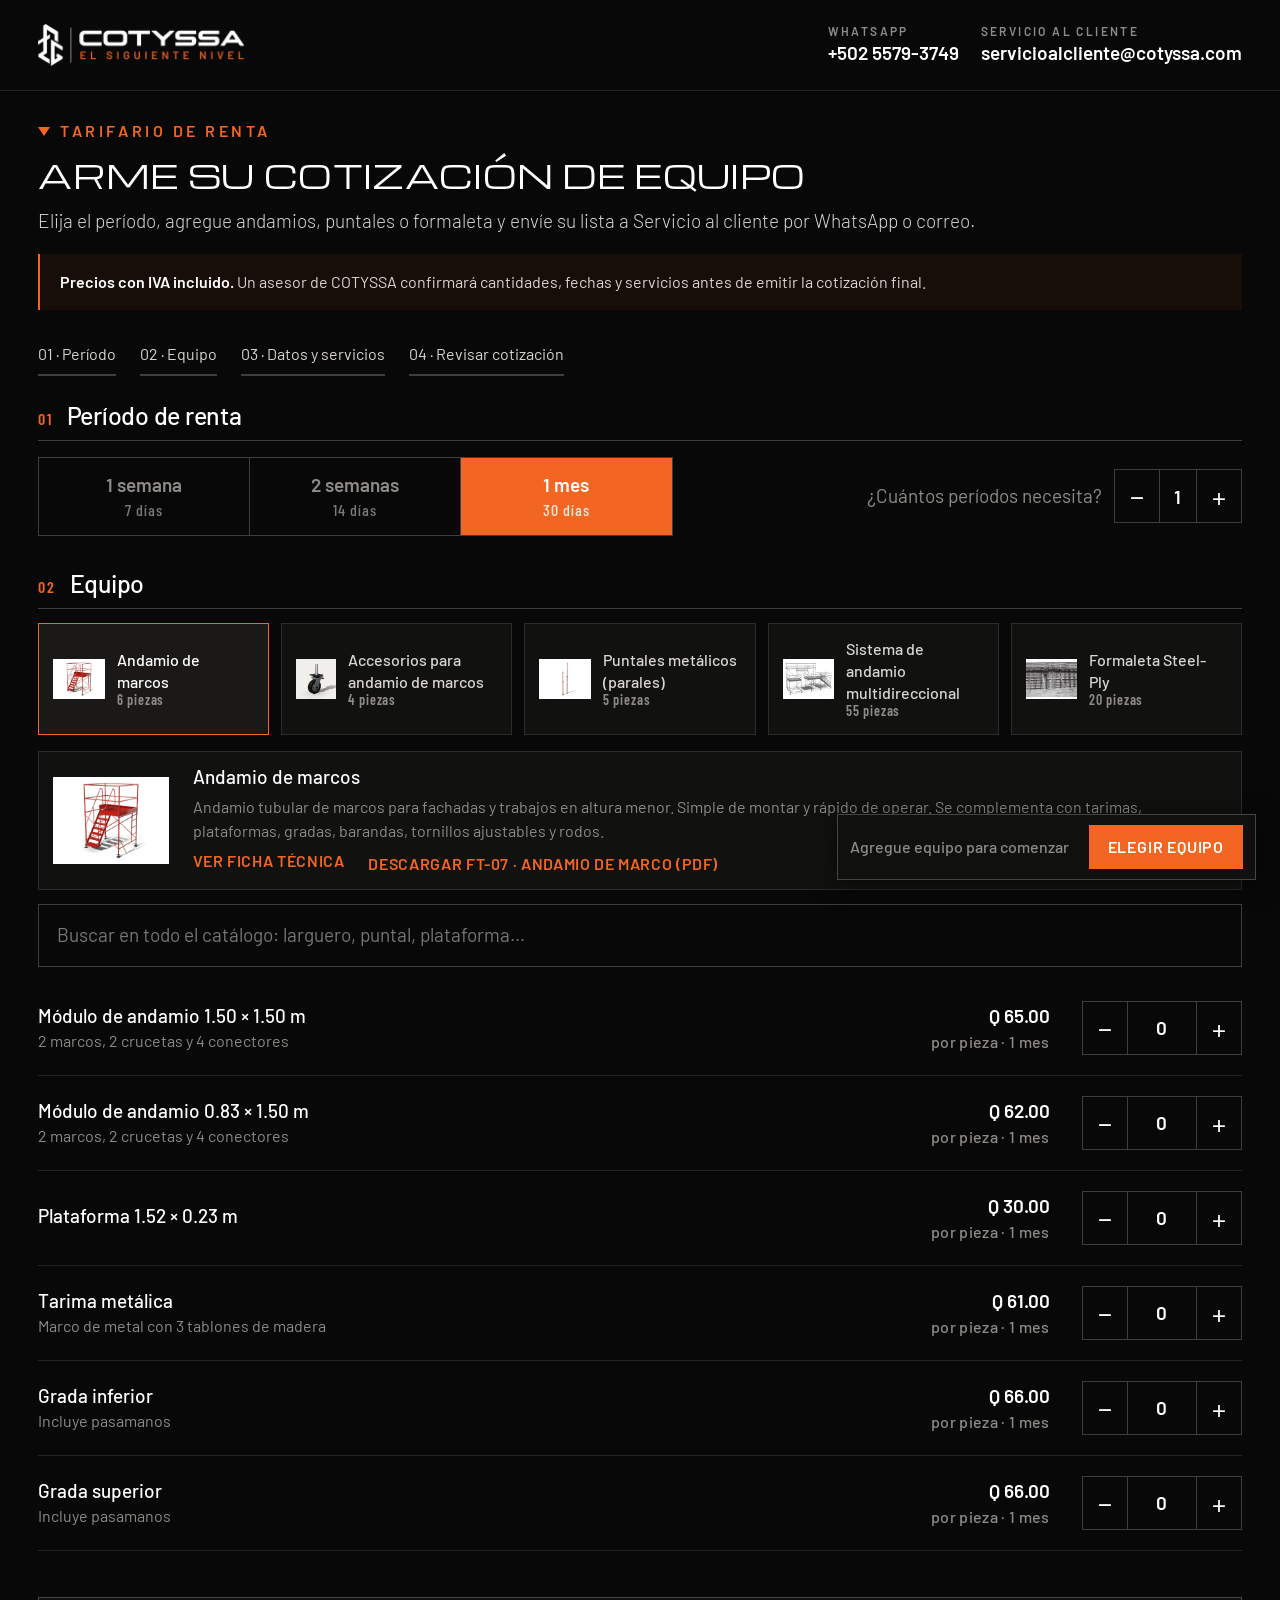
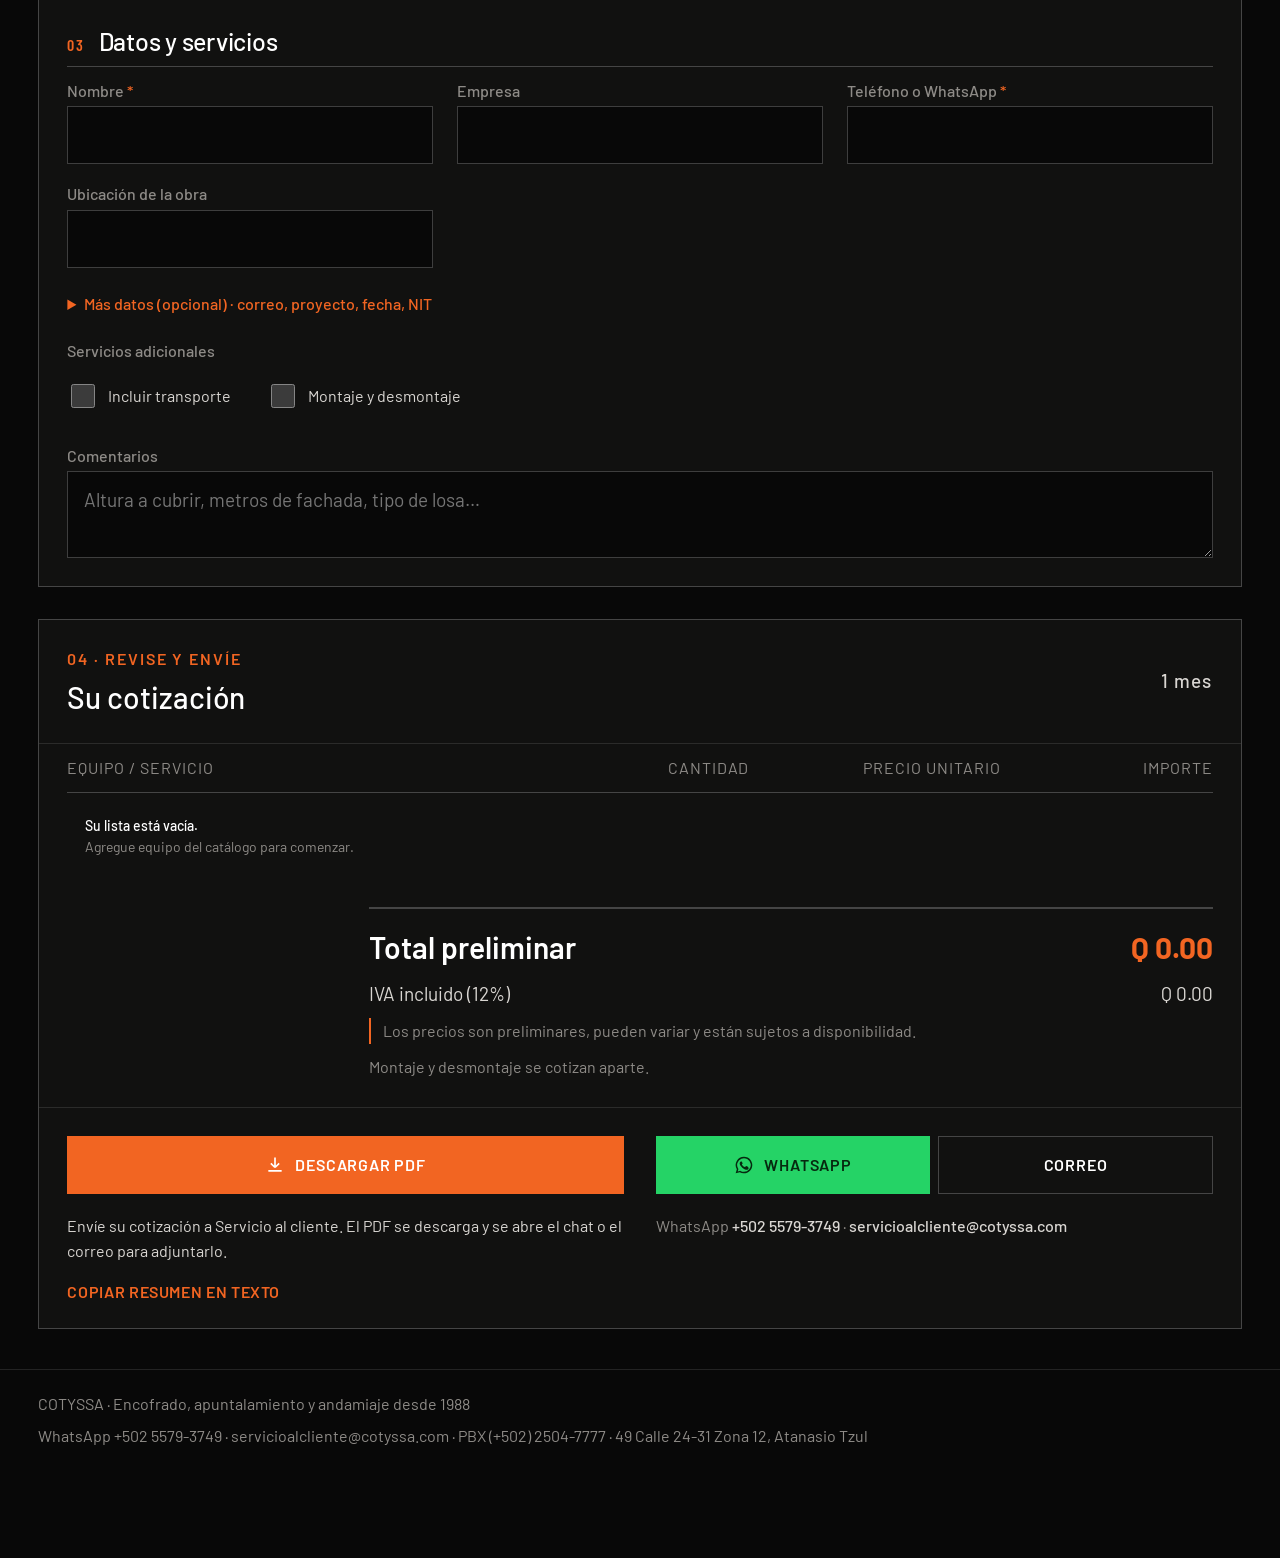
==== commit e8b530b2: "Ampliar vista de escritorio con ancho fluido, texto mayor y datos horizontales" ====
--- a/index.html
+++ b/index.html
@@ -8,7 +8,7 @@
 <link rel="preconnect" href="https://fonts.googleapis.com">
 <link rel="preconnect" href="https://fonts.gstatic.com" crossorigin>
 <link rel="stylesheet" href="https://fonts.googleapis.com/css2?family=Michroma&family=Barlow:wght@300;400;500;600&family=Barlow+Condensed:wght@500;600&display=swap">
-<link rel="stylesheet" href="tarifario.css?v=responsive-20261110">
+<link rel="stylesheet" href="tarifario.css?v=escritorio-amplio-20261110-2">
 </head>
 <body>
 <header class="top"><div class="wrap">
--- a/tarifario.css
+++ b/tarifario.css
@@ -283,3 +283,41 @@
  .tt{width:100%;padding:20px 16px}.tt .big{font-size:23px}.acts{padding:20px 16px;display:flex;flex-direction:column;gap:14px}.acts>*{width:100%}.acts #bCopy{width:auto}.bar{left:0;right:0;bottom:0;width:100%;max-width:none;border-width:1px 0 0;padding:10px 16px calc(10px + env(safe-area-inset-bottom,0px));gap:12px}.bar div{font-size:13px;flex:1}.bar .btn{padding-inline:12px;letter-spacing:.04em}.suggestion{grid-template-columns:minmax(0,1fr) 128px;gap:12px}.sug{padding:12px}.sug summary span{display:block;margin-left:0}
 }
 @media(prefers-reduced-motion:no-preference){html{scroll-behavior:smooth}}
+
+/* Vista amplia para computadora: ancho fluido y secciones horizontales. */
+@media(min-width:1000px){
+ :root{--desktop-text:clamp(19px,1.18vw,38px);--desktop-small:clamp(16px,.98vw,31px)}
+ body{font-size:var(--desktop-text)}
+ .wrap{width:100%;max-width:none;padding-inline:clamp(28px,3vw,100px)}
+ .top .wrap{min-height:90px}.top img{height:clamp(42px,3vw,72px)}
+ .top .ct a{font:600 var(--desktop-text)/1.3 var(--text);letter-spacing:0}.top .ct a small{font-size:clamp(12px,.78vw,22px)}
+ .hero{padding-block:32px 24px}.hero h1{max-width:none;font-size:clamp(32px,2.5vw,72px)}
+ .hero .eb,.eyebrow{font-size:var(--desktop-small)!important}.hero p{font-size:var(--desktop-text);max-width:none}
+ .aviso{font-size:var(--desktop-small);padding:16px 20px}.flow a{font-size:var(--desktop-small)}
+ .builder{display:block}.builder>.step{width:100%;margin-bottom:32px}
+ .builder>#datos{position:static;grid-column:auto;grid-row:auto;padding:28px;background:var(--coal)}
+ .sh h2{font-size:clamp(25px,1.65vw,46px)}.sh b{font-size:var(--desktop-small)}
+ .builder>.step:first-child{display:grid;grid-template-columns:minmax(0,1.2fr) minmax(0,1fr);gap:16px 40px}
+ .builder>.step:first-child>.sh{grid-column:1/-1}.np{font-size:var(--desktop-text);justify-content:flex-end}
+ .seg button{font-size:var(--desktop-text);padding:16px 12px}.seg button small{font-size:var(--desktop-small)}
+ .sys{grid-template-columns:repeat(5,minmax(0,1fr));gap:12px}.sys button{padding:14px;gap:12px}
+ .sys button img{width:clamp(48px,4vw,90px);height:clamp(40px,3vw,70px)}.sys button span{font-size:var(--desktop-small);line-height:1.35}.sys button span small{font-size:clamp(14px,.85vw,26px)}
+ .sysinfo{grid-template-columns:clamp(110px,9vw,220px) minmax(0,1fr);gap:24px;align-items:center}.sysinfo h3{font-size:var(--desktop-text)}.sysinfo p{font-size:var(--desktop-small);max-width:110ch}.lnk,.sysinfo .lnk{font-size:var(--desktop-small);letter-spacing:.04em}
+ .lks{flex-direction:row;gap:24px;flex-wrap:wrap}.srch{font-size:var(--desktop-text);padding:16px 18px}
+ .pr{grid-template-columns:minmax(0,1fr) minmax(160px,14%) minmax(160px,12%);gap:32px;padding-block:20px}
+ .pr .nm b,.pr .pc{font-size:var(--desktop-text)}.pr .nm small,.pr .pc small{font-size:var(--desktop-small)}
+ .selected-link{font-size:var(--desktop-text);min-height:54px}.selected-link small{font-size:var(--desktop-small)}
+ .qt,.qt.sm{height:54px;grid-template-columns:44px minmax(0,1fr) 44px}.qt input,.qt.sm input{font-size:var(--desktop-text)}.qt button{font-size:28px}
+ .sug[open]{display:grid;grid-template-columns:repeat(2,minmax(0,1fr));gap:0 36px}.sug summary,.sug p{grid-column:1/-1}.sug summary{font-size:var(--desktop-text)}.sug summary span,.sug p{font-size:var(--desktop-small)}
+ .suggestion{grid-template-columns:minmax(0,1fr) minmax(160px,25%);gap:20px;padding-block:18px}.suggestion b{font-size:var(--desktop-text)}.suggestion small{font-size:var(--desktop-small)}
+ .builder>#datos>.fg{grid-template-columns:repeat(3,minmax(0,1fr));gap:20px 24px}.builder>#datos .more>.fg{grid-template-columns:repeat(4,minmax(0,1fr))}
+ .f>span,.more summary,.chk{font-size:var(--desktop-small)}.f input,.f textarea,.f select{font-size:var(--desktop-text);padding:14px 16px;min-height:54px}.chk input{width:24px;height:24px}.yn{gap:20px 36px}
+ .freight-box{display:grid;grid-template-columns:1fr 1fr;gap:16px 24px;padding:24px}.freight-box h3{font-size:var(--desktop-text)}.freight-box>h3,.freight-box>.msg:first-of-type{grid-column:1/-1}.freight-box>.fg{grid-column:1;grid-template-columns:1fr 1fr;gap:20px}.freight-box>.msg{align-self:center}.freight-box>#fleteResultado{grid-column:1/-1}.msg{font-size:var(--desktop-small)}
+ .sum .hd{padding:28px}.sum .hd h2{font-size:clamp(30px,2vw,56px)}.sum .hd>span{font-size:var(--desktop-text)}
+ .quote-cols,.si{grid-template-columns:minmax(0,1fr) minmax(160px,12%) minmax(180px,15%) minmax(180px,15%);gap:32px}
+ .quote-cols{font-size:var(--desktop-small);margin-inline:28px}.sum .its{padding-inline:28px}.si{padding-block:22px}.si b,.si span{font-size:var(--desktop-text)}.si small,.si .unit small{font-size:var(--desktop-small)}
+ .tt{width:min(100%,900px);padding:28px}.tt div{font-size:var(--desktop-text)}.tt .big{font-size:clamp(30px,2.1vw,60px)}.tt .nt{font-size:var(--desktop-small)}
+ .acts{padding:28px;gap:20px 32px}.btn{font-size:var(--desktop-small);min-height:58px;letter-spacing:.05em}.bar .btn{font-size:16px}.bar div{font-size:16px}
+ footer{font-size:var(--desktop-small)}
+}
+@media(min-width:1600px){.builder>#datos>.fg{grid-template-columns:repeat(4,minmax(0,1fr))}}
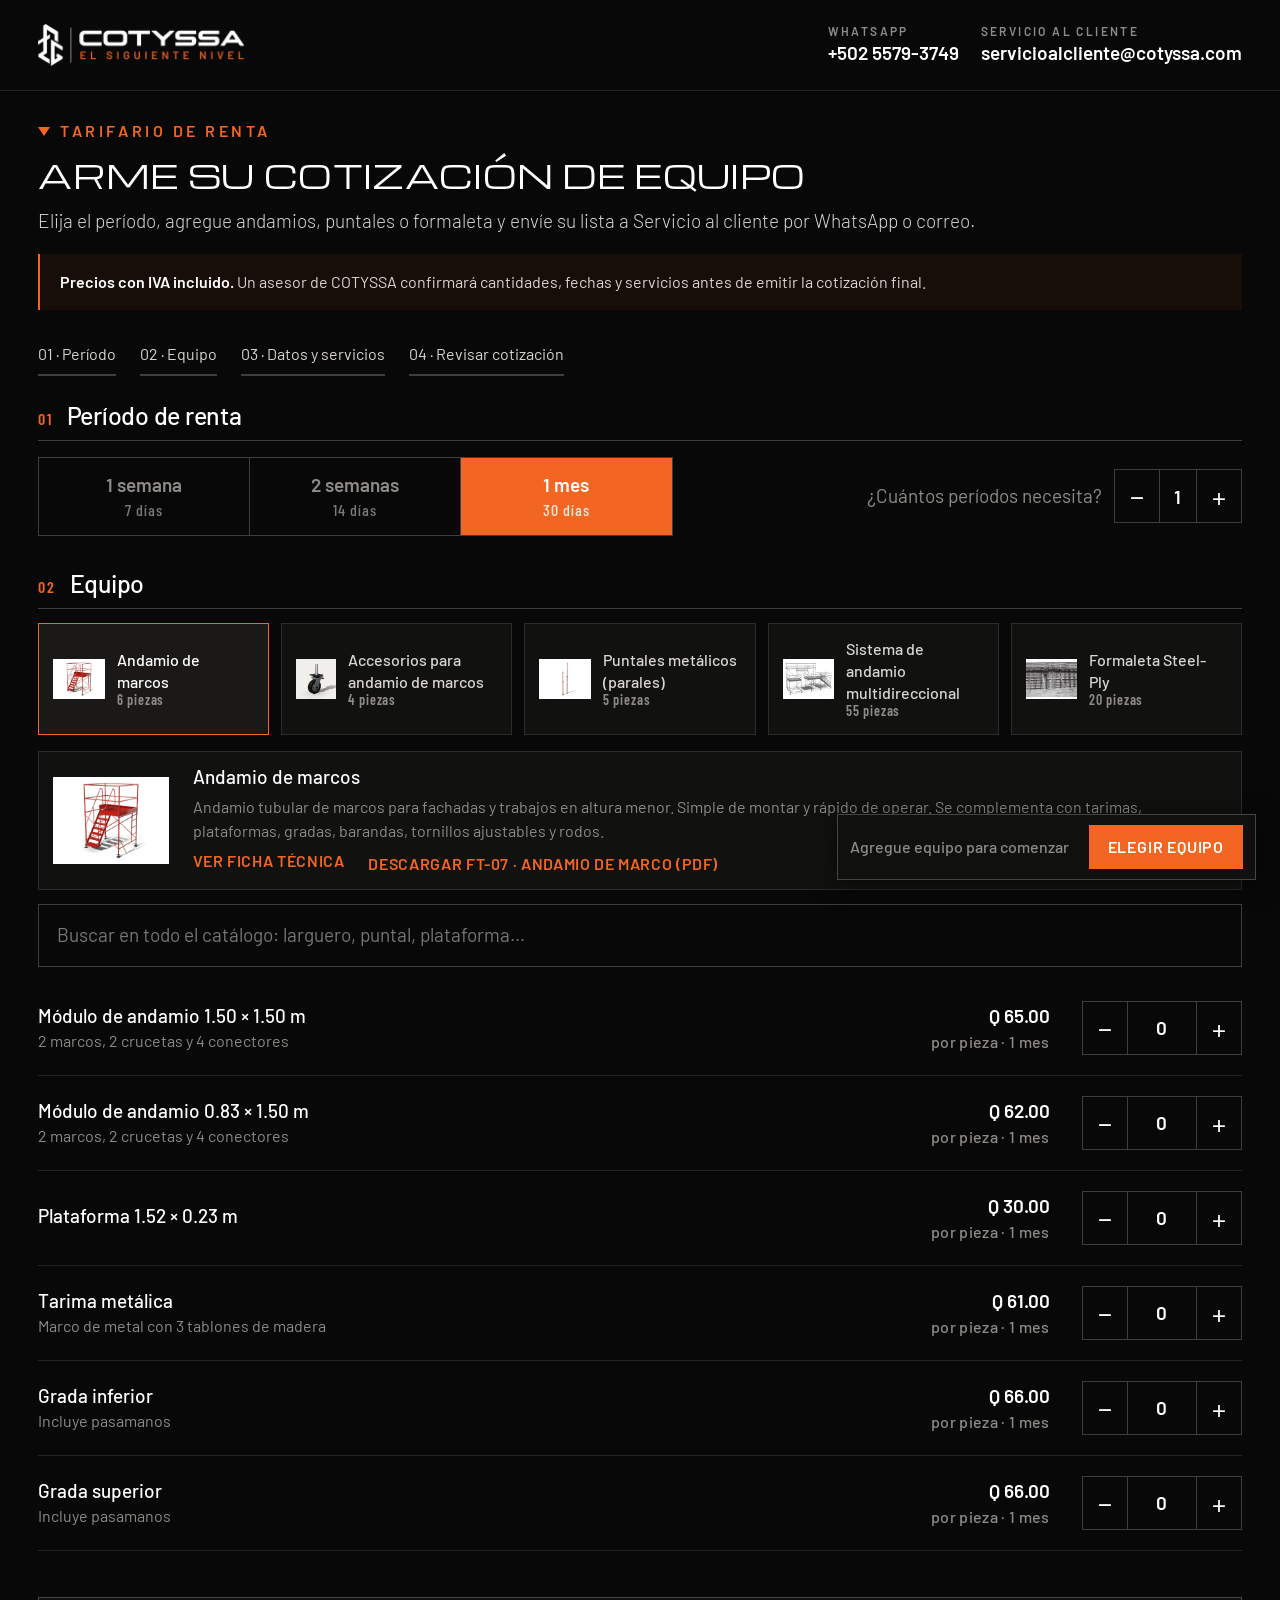
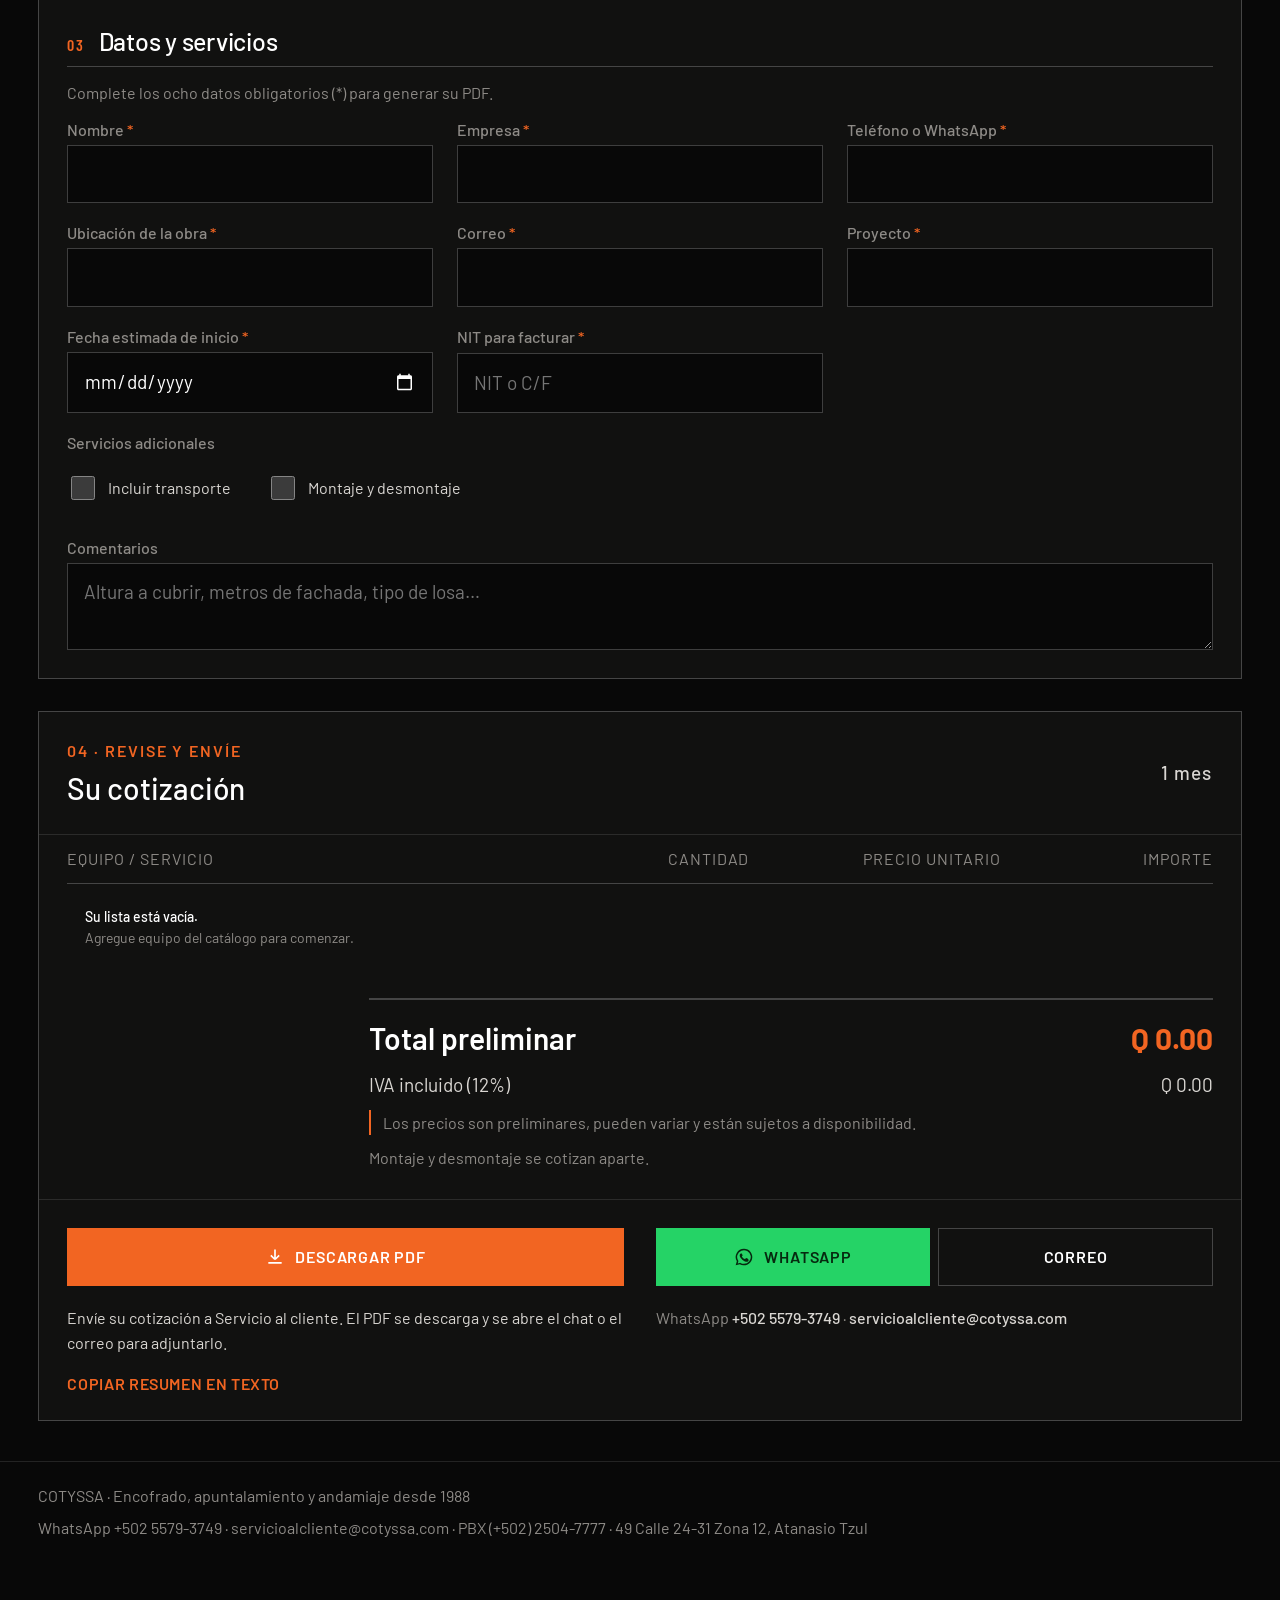
==== commit c3daa792: "Exigir los ocho datos del cliente antes de generar o compartir el PDF" ====
--- a/index.html
+++ b/index.html
@@ -8,7 +8,7 @@
 <link rel="preconnect" href="https://fonts.googleapis.com">
 <link rel="preconnect" href="https://fonts.gstatic.com" crossorigin>
 <link rel="stylesheet" href="https://fonts.googleapis.com/css2?family=Michroma&family=Barlow:wght@300;400;500;600&family=Barlow+Condensed:wght@500;600&display=swap">
-<link rel="stylesheet" href="tarifario.css?v=escritorio-amplio-20261110-2">
+<link rel="stylesheet" href="tarifario.css?v=datos-obligatorios-20261110">
 </head>
 <body>
 <header class="top"><div class="wrap">
@@ -51,16 +51,18 @@
 
       <section class="step" aria-labelledby="s3" id="datos">
         <div class="sh"><b>03</b><h2 id="s3">Datos y servicios</h2></div>
+        <p class="msg">Complete los ocho datos obligatorios (*) para generar su PDF.</p>
+        <p id="clientValidation" class="validation-summary" role="alert" hidden></p>
         <div class="fg">
-          <label class="f"><span>Nombre <i>*</i></span><input type="text" id="c_nombre" autocomplete="name"></label>
-          <label class="f"><span>Empresa</span><input type="text" id="c_empresa" autocomplete="organization"></label>
-          <label class="f"><span>Teléfono o WhatsApp <i>*</i></span><input type="tel" id="c_tel" autocomplete="tel" inputmode="tel"></label>
-          <label class="f"><span>Ubicación de la obra</span><input type="text" id="c_ubic"></label>
-          <details class="f w more"><summary>Más datos (opcional) · correo, proyecto, fecha, NIT</summary><div class="fg" style="margin-top:12px">
-          <label class="f"><span>Correo</span><input type="email" id="c_email" autocomplete="email"></label>
-          <label class="f"><span>Proyecto</span><input type="text" id="c_proyecto"></label>
-          <label class="f"><span>Fecha estimada de inicio</span><input type="text" id="c_inicio" placeholder="Ej. 15 de noviembre"></label>
-          <label class="f"><span>NIT para facturar</span><input type="text" id="c_nit"></label></div></details>
+          <label class="f"><span>Nombre <i>*</i></span><input type="text" id="c_nombre" autocomplete="name" required aria-describedby="error_nombre"><small class="field-error" id="error_nombre" hidden></small></label>
+          <label class="f"><span>Empresa <i>*</i></span><input type="text" id="c_empresa" autocomplete="organization" required aria-describedby="error_empresa"><small class="field-error" id="error_empresa" hidden></small></label>
+          <label class="f"><span>Teléfono o WhatsApp <i>*</i></span><input type="tel" id="c_tel" autocomplete="tel" inputmode="tel" required aria-describedby="error_tel"><small class="field-error" id="error_tel" hidden></small></label>
+          <label class="f"><span>Ubicación de la obra <i>*</i></span><input type="text" id="c_ubic" required aria-describedby="error_ubic"><small class="field-error" id="error_ubic" hidden></small></label>
+          
+          <label class="f"><span>Correo <i>*</i></span><input type="email" id="c_email" autocomplete="email" required aria-describedby="error_email"><small class="field-error" id="error_email" hidden></small></label>
+          <label class="f"><span>Proyecto <i>*</i></span><input type="text" id="c_proyecto" required aria-describedby="error_proyecto"><small class="field-error" id="error_proyecto" hidden></small></label>
+          <label class="f"><span>Fecha estimada de inicio <i>*</i></span><input type="date" id="c_inicio" required aria-describedby="error_inicio"><small class="field-error" id="error_inicio" hidden></small></label>
+          <label class="f"><span>NIT para facturar <i>*</i></span><input type="text" id="c_nit" placeholder="NIT o C/F" required aria-describedby="error_nit"><small class="field-error" id="error_nit" hidden></small></label>
           <div class="f w"><span>Servicios adicionales</span>
             <div class="yn"><label class="chk"><input type="checkbox" id="c_flete"> Incluir transporte</label><label class="chk"><input type="checkbox" id="c_montaje"> Montaje y desmontaje</label></div></div>
           <div class="f w freight-box" id="fleteFields" hidden>
@@ -115,6 +117,6 @@
 <script src="fletes/capacidad.js"></script>
 <script src="fletes/datos.js"></script>
 <script src="fletes/calculo.js?v=detalle-fletes-preliminar-20261110"></script>
-<script src="tarifario.js?v=responsive-20261110"></script>
+<script src="tarifario.js?v=datos-obligatorios-20261110"></script>
 </body>
 </html>
--- a/tarifario.css
+++ b/tarifario.css
@@ -308,7 +308,7 @@
  .pr .nm b,.pr .pc{font-size:var(--desktop-text)}.pr .nm small,.pr .pc small{font-size:var(--desktop-small)}
  .selected-link{font-size:var(--desktop-text);min-height:54px}.selected-link small{font-size:var(--desktop-small)}
  .qt,.qt.sm{height:54px;grid-template-columns:44px minmax(0,1fr) 44px}.qt input,.qt.sm input{font-size:var(--desktop-text)}.qt button{font-size:28px}
- .sug[open]{display:grid;grid-template-columns:repeat(2,minmax(0,1fr));gap:0 36px}.sug summary,.sug p{grid-column:1/-1}.sug summary{font-size:var(--desktop-text)}.sug summary span,.sug p{font-size:var(--desktop-small)}
+ .sug[open]{display:block}.sug-options{display:grid;grid-template-columns:repeat(2,minmax(0,1fr));gap:0 36px}.sug summary,.sug p{grid-column:1/-1}.sug summary{font-size:var(--desktop-text)}.sug summary span,.sug p{font-size:var(--desktop-small)}
  .suggestion{grid-template-columns:minmax(0,1fr) minmax(160px,25%);gap:20px;padding-block:18px}.suggestion b{font-size:var(--desktop-text)}.suggestion small{font-size:var(--desktop-small)}
  .builder>#datos>.fg{grid-template-columns:repeat(3,minmax(0,1fr));gap:20px 24px}.builder>#datos .more>.fg{grid-template-columns:repeat(4,minmax(0,1fr))}
  .f>span,.more summary,.chk{font-size:var(--desktop-small)}.f input,.f textarea,.f select{font-size:var(--desktop-text);padding:14px 16px;min-height:54px}.chk input{width:24px;height:24px}.yn{gap:20px 36px}
@@ -321,3 +321,9 @@
  footer{font-size:var(--desktop-small)}
 }
 @media(min-width:1600px){.builder>#datos>.fg{grid-template-columns:repeat(4,minmax(0,1fr))}}
+
+/* Datos obligatorios: errores junto a cada campo. */
+.field-error{color:#ffab98;font-size:14px;line-height:1.4}
+.validation-summary{border-left:3px solid #F26522;background:#321a12;padding:14px 16px;color:#fff;font-size:16px;line-height:1.5}
+.f input[aria-invalid="true"]{border:2px solid #F08A75}
+@media(min-width:1000px){.field-error,.validation-summary{font-size:var(--desktop-small)}}
